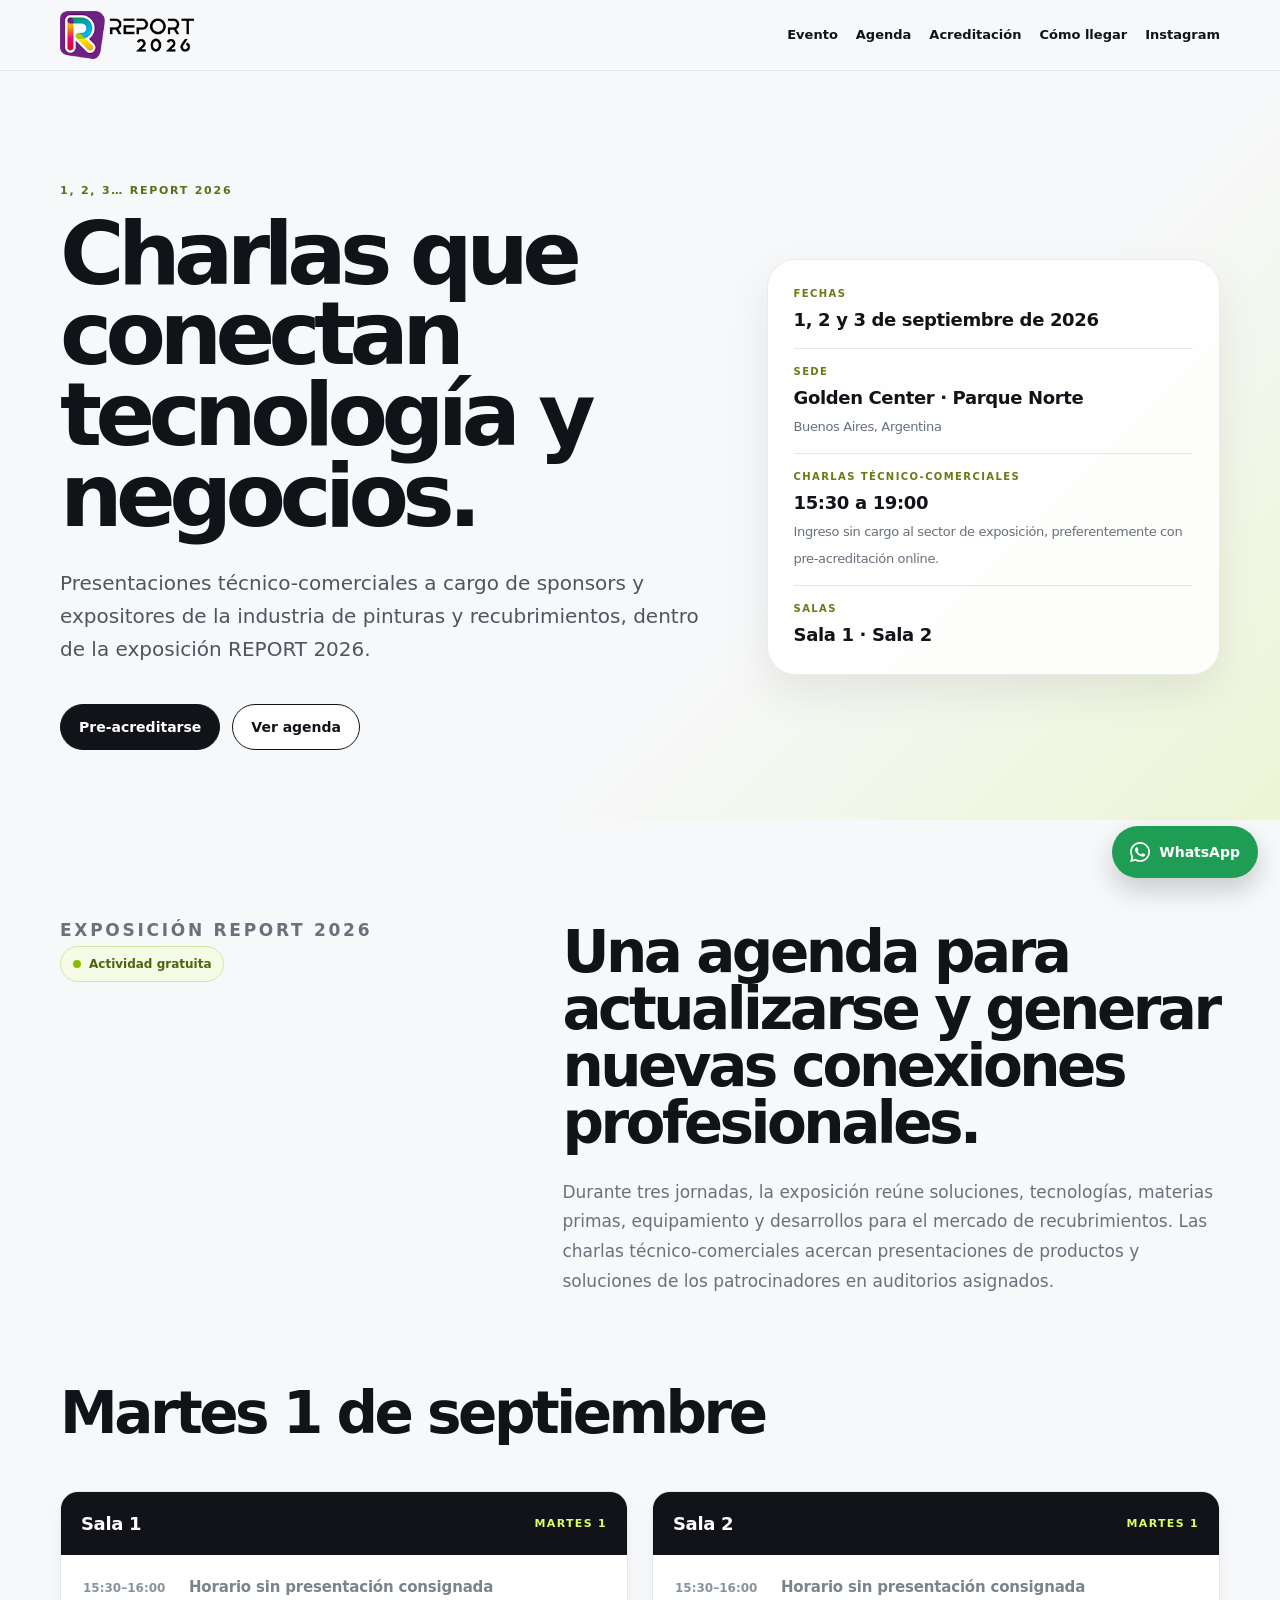
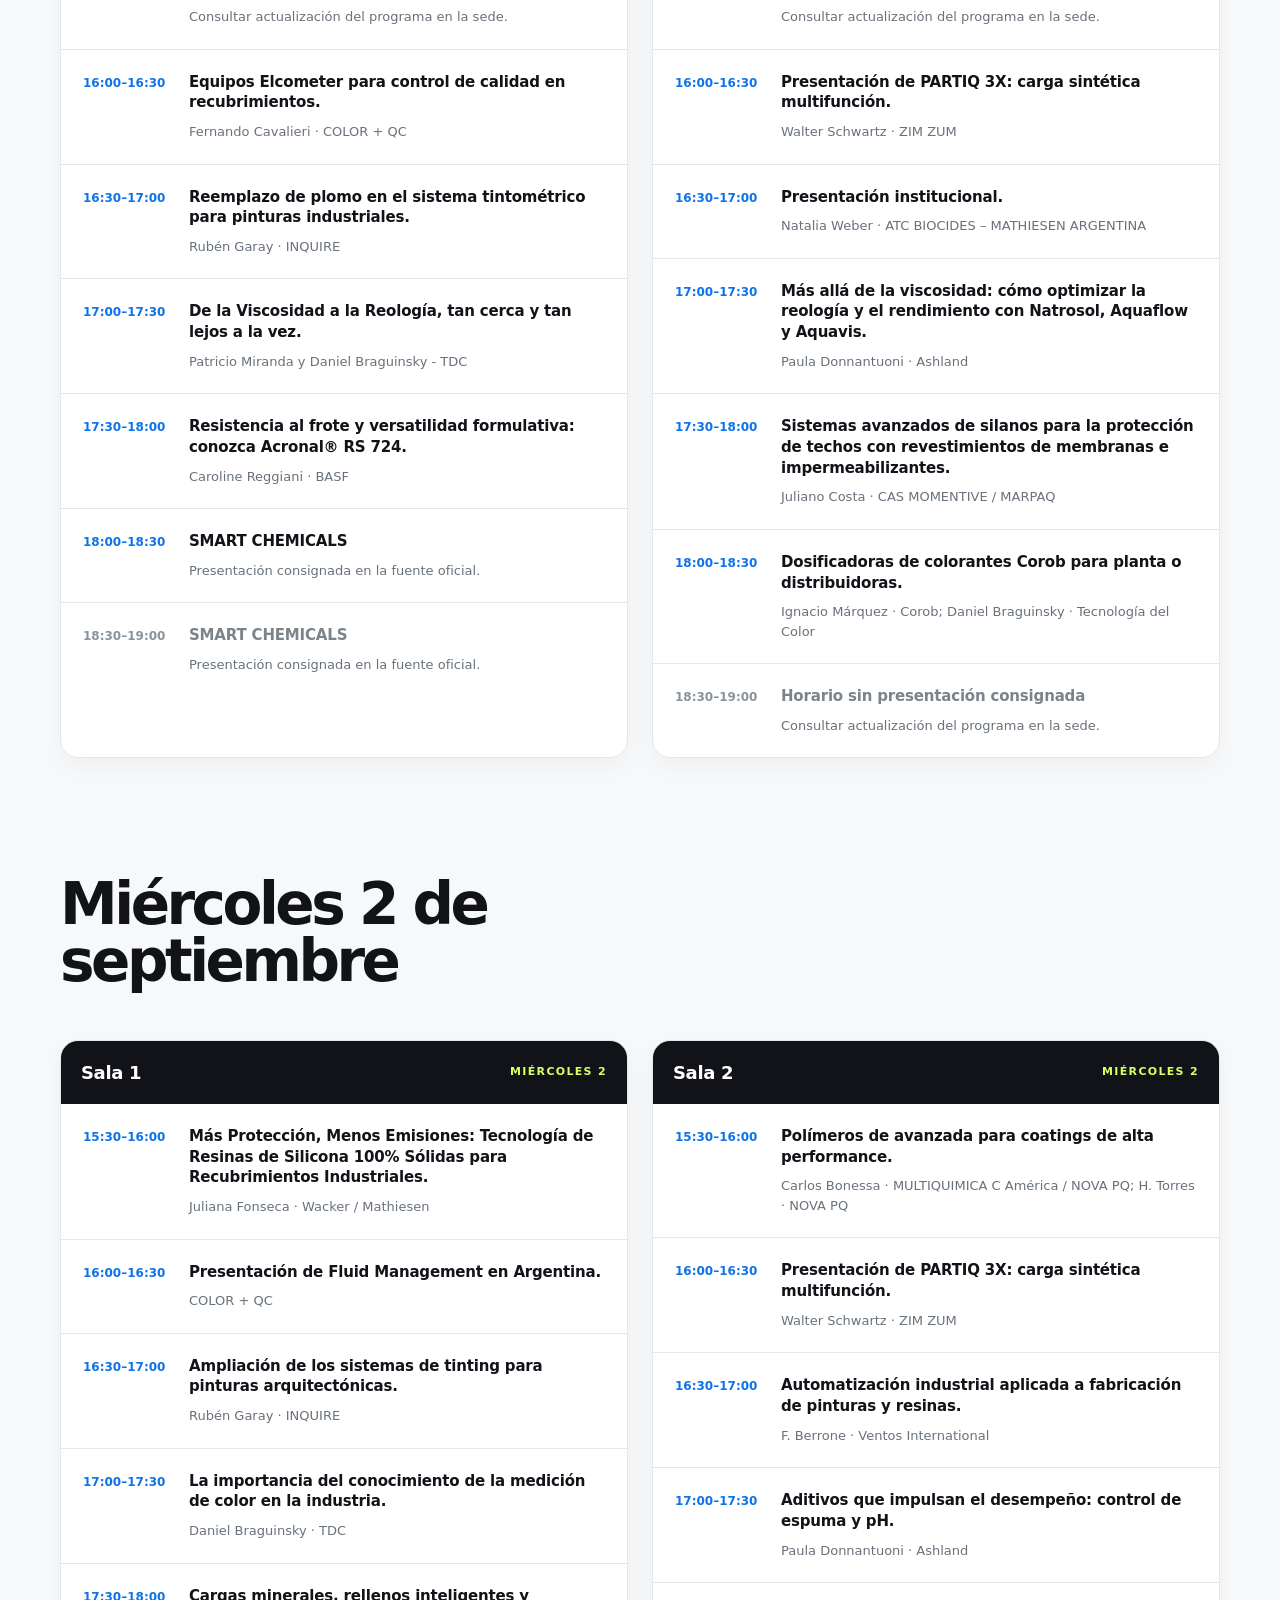
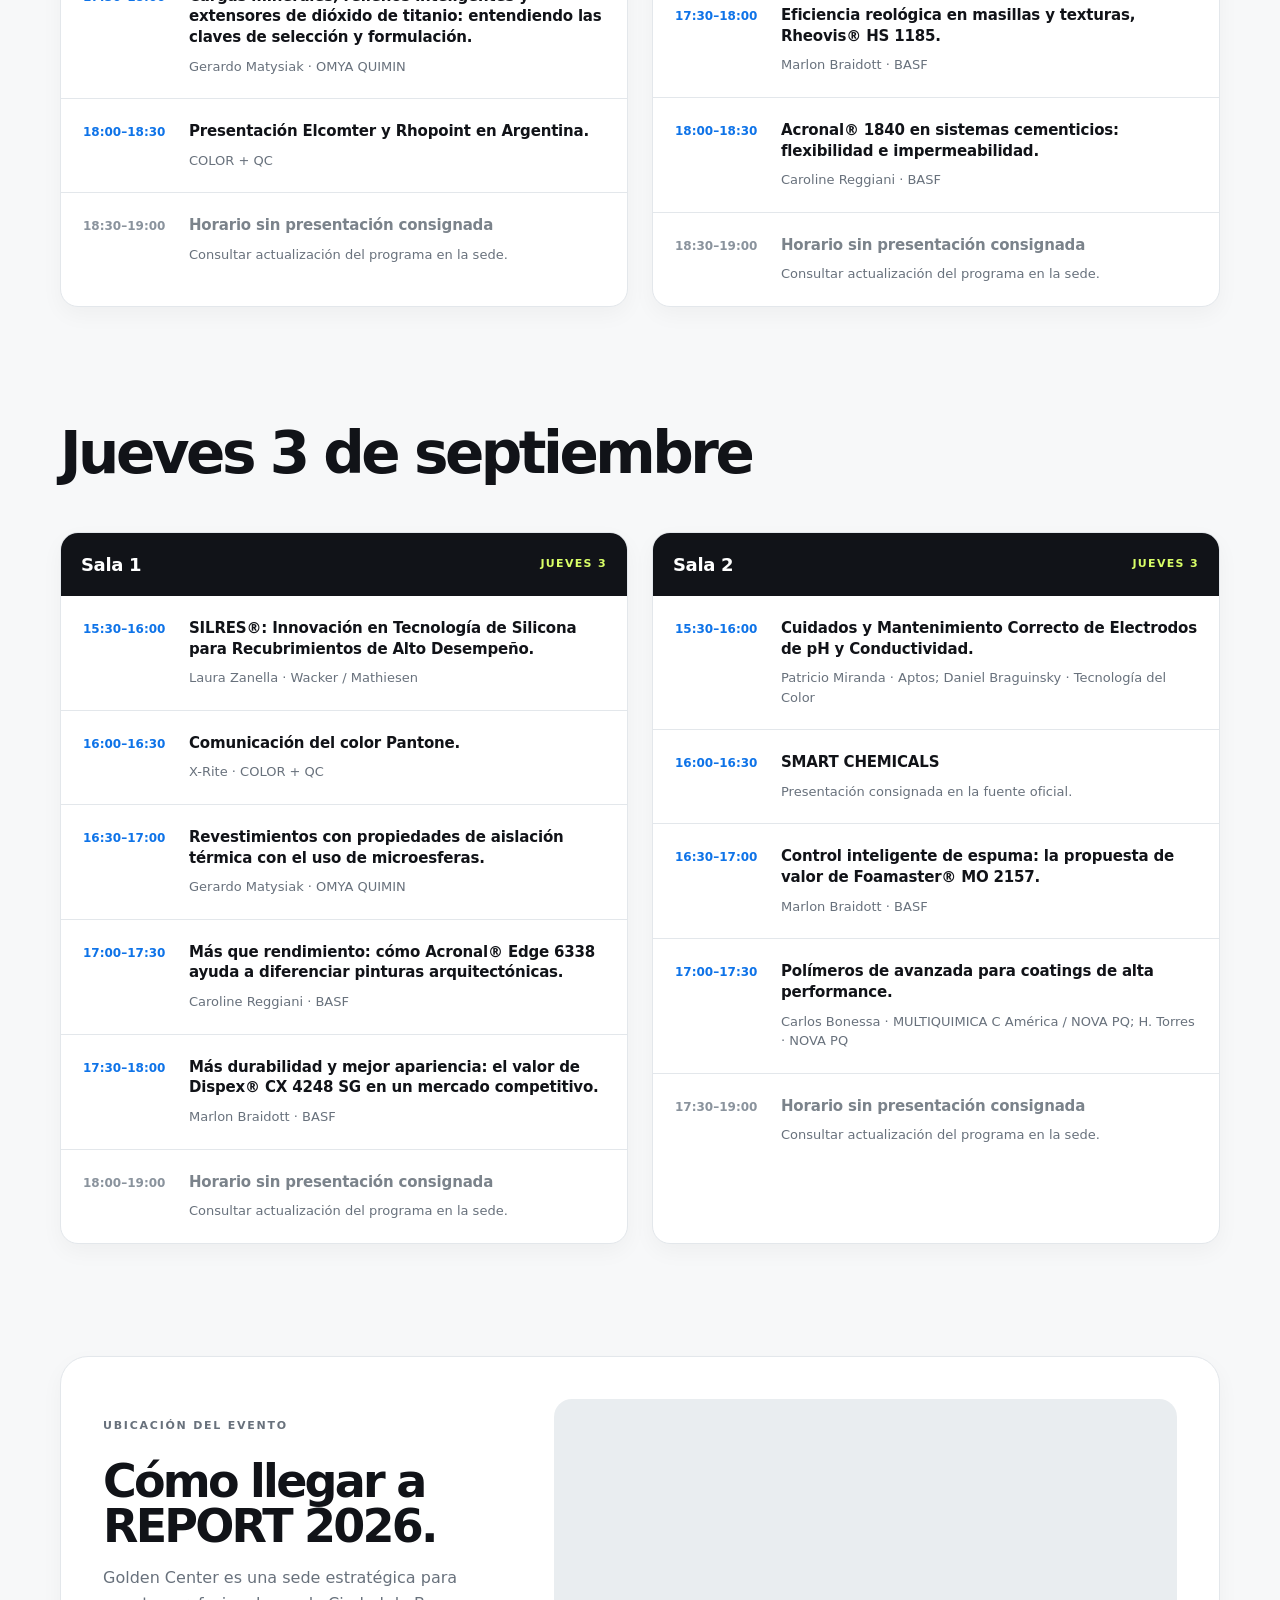
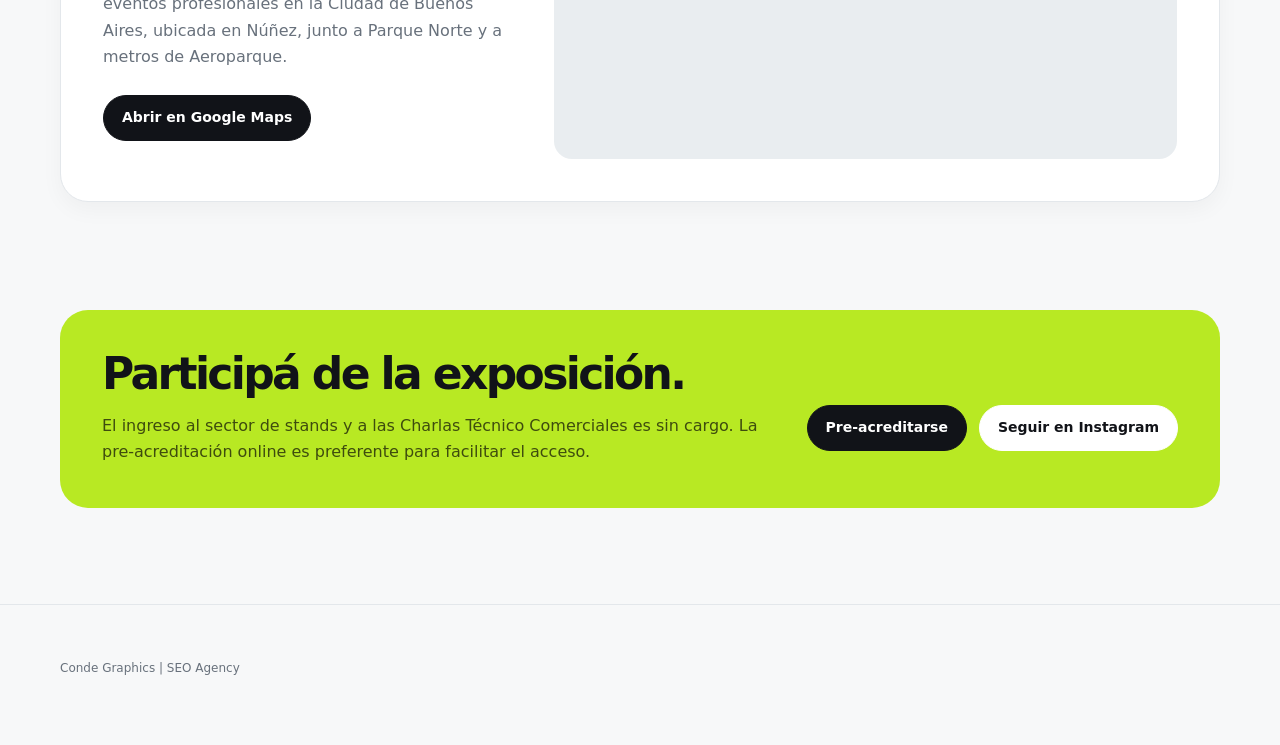
==== charlas-tecnicas/index.html @ 9f32958e "fix: simplify footer agency credit" ====
<!doctype html>
<html lang="es">
<head>
  <meta charset="utf-8">
  <meta name="viewport" content="width=device-width, initial-scale=1">
  <meta name="theme-color" content="#f6f7f8">
  <link rel="icon" type="image/png" href="./fav-icon.png">
  <link rel="apple-touch-icon" href="./fav-icon.png">
  <meta name="description" content="Agenda de las Charlas Técnico Comerciales de REPORT 2026. Presentaciones gratuitas de sponsors y expositores, del 1 al 3 de septiembre, de 15:30 a 19:00, en Golden Center – Parque Norte.">
  <title>Charlas Técnico Comerciales | REPORT 2026</title>
  <style>
    :root {
      --ink: #111318;
      --muted: #68717c;
      --paper: #f7f8f9;
      --card: #ffffff;
      --line: #e3e7eb;
      --accent: #b8e923;
      --accent-2: #d9ff67;
      --blue: #0e73e8;
      --shadow: 0 18px 45px rgba(17, 19, 24, .08);
      --radius-lg: 28px;
      --radius-md: 18px;
    }

    * { box-sizing: border-box; }
    html { scroll-behavior: smooth; }
    body {
      margin: 0;
      color: var(--ink);
      background: var(--paper);
      font-family: Inter, ui-sans-serif, system-ui, -apple-system, BlinkMacSystemFont, "Segoe UI", sans-serif;
      line-height: 1.5;
    }
    a { color: inherit; }
    .wrap { width: min(1160px, calc(100% - 32px)); margin-inline: auto; }
    .skip-link { position: absolute; left: -999px; top: 8px; }
    .skip-link:focus { left: 16px; z-index: 10; background: var(--ink); color: #fff; padding: 10px 14px; border-radius: 8px; }
    .sr-only { position: absolute; width: 1px; height: 1px; padding: 0; margin: -1px; overflow: hidden; clip: rect(0, 0, 0, 0); white-space: nowrap; border: 0; }

    header {
      position: sticky; top: 0; z-index: 5;
      background: rgba(247, 248, 249, .92);
      backdrop-filter: blur(14px);
      border-bottom: 1px solid rgba(227, 231, 235, .9);
    }
    .nav { position: relative; min-height: 70px; display: flex; align-items: center; justify-content: space-between; gap: 20px; }
    .brand { display: inline-flex; align-items: center; width: 176px; text-decoration: none; }
    .brand-logo { display: block; width: 100%; height: auto; max-height: 54px; object-fit: contain; object-position: left center; }
    .nav-links { display: flex; gap: 18px; align-items: center; font-size: 13px; font-weight: 750; }
    .nav-links a { text-decoration: none; }
    .nav-links a:hover, .nav-links a:focus-visible { text-decoration: underline; text-underline-offset: 4px; }
    .menu-toggle { display: none; width: 46px; height: 46px; align-items: center; justify-content: center; padding: 0; border: 0; border-radius: 50%; background: transparent; color: var(--ink); cursor: pointer; transition: background-color .2s ease, transform .2s ease; }
    .menu-toggle:hover { background: rgba(184, 233, 35, .18); }
    .menu-toggle:focus-visible { outline: 3px solid var(--accent); outline-offset: 3px; }
    .menu-toggle:active { transform: scale(.94); }
    .menu-lines { display: flex; width: 24px; height: 18px; flex-direction: column; justify-content: space-between; }
    .menu-lines span { display: block; width: 100%; height: 2px; border-radius: 999px; background: currentColor; transform-origin: center; transition: transform .25s ease, opacity .2s ease; }
    .menu-toggle[aria-expanded="true"] .menu-lines span:nth-child(1) { transform: translateY(8px) rotate(45deg); }
    .menu-toggle[aria-expanded="true"] .menu-lines span:nth-child(2) { opacity: 0; }
    .menu-toggle[aria-expanded="true"] .menu-lines span:nth-child(3) { transform: translateY(-8px) rotate(-45deg); }

    .hero { padding: clamp(56px, 10vw, 112px) 0 70px; background: linear-gradient(135deg, #f7f8f9 0%, #f7f8f9 64%, #edf5d5 100%); }
    .hero-grid { display: grid; grid-template-columns: 1.18fr .82fr; gap: 54px; align-items: center; }
    .eyebrow, .section-kicker { margin: 0 0 14px; color: #597014; font-size: 11px; font-weight: 900; letter-spacing: .16em; text-transform: uppercase; }
    h1, h2, h3, p { margin-top: 0; }
    h1 { max-width: 720px; margin-bottom: 30px; font-size: clamp(46px, 7vw, 88px); line-height: .92; letter-spacing: -.075em; }
    .hero-copy { max-width: 660px; margin-bottom: 0; color: #4d5660; font-size: clamp(17px, 2vw, 20px); line-height: 1.65; }
    .actions { display: flex; flex-wrap: wrap; gap: 12px; margin-top: 38px; }
    .button { display: inline-flex; justify-content: center; align-items: center; min-height: 46px; padding: 0 18px; border-radius: 999px; border: 1px solid var(--ink); text-decoration: none; font-size: 14px; font-weight: 850; transition: transform .2s ease, box-shadow .2s ease; }
    .button:hover, .button:focus-visible { transform: translateY(-2px); box-shadow: 0 8px 16px rgba(17, 19, 24, .12); }
    .button-primary { background: var(--ink); color: #fff; }
    .button-secondary { background: #fff; }
    .hero-card { background: rgba(255, 255, 255, .82); border: 1px solid rgba(17, 19, 24, .08); border-radius: var(--radius-lg); padding: 26px; box-shadow: var(--shadow); }
    .hero-card dl { margin: 0; }
    .hero-card div { padding: 15px 0; border-bottom: 1px solid var(--line); }
    .hero-card div:first-child { padding-top: 0; }
    .hero-card div:last-child { padding-bottom: 0; border-bottom: 0; }
    dt { color: #697a17; font-size: 10px; font-weight: 900; letter-spacing: .14em; text-transform: uppercase; }
    dd { margin: 5px 0 0; font-size: 18px; font-weight: 820; letter-spacing: -.02em; }
    dd small { color: var(--muted); font-size: 13px; font-weight: 500; }

    main { padding: 96px 0; }
    .intro { display: grid; grid-template-columns: .8fr 1.2fr; gap: 64px; align-items: start; margin-bottom: 88px; }
    .intro > div:last-child { padding-top: 8px; }
    h2 { margin-bottom: 26px; font-size: clamp(32px, 5vw, 58px); line-height: .98; letter-spacing: -.06em; }
    .intro p { margin-bottom: 0; color: var(--muted); font-size: 17px; line-height: 1.75; max-width: 680px; }
    .pill { display: inline-flex; align-items: center; gap: 8px; width: fit-content; padding: 8px 12px; border: 1px solid #d6e8a4; background: #f5fbe4; border-radius: 999px; color: #4d6410; font-size: 12px; font-weight: 850; }
    .pill::before { content: ""; width: 8px; height: 8px; border-radius: 50%; background: #8dbb00; }

    .day { margin-top: 84px; scroll-margin-top: 96px; }
    .day + .day { margin-top: 118px; }
    .day-heading { display: flex; flex-wrap: wrap; align-items: end; justify-content: space-between; gap: 16px; margin-bottom: 50px; }
    .day-heading h2 { max-width: 760px; }
    .day-heading h2 { margin-bottom: 0; }
    .rooms { display: grid; grid-template-columns: repeat(2, minmax(0, 1fr)); gap: 24px; }
    .room { background: var(--card); border: 1px solid var(--line); border-radius: var(--radius-md); overflow: hidden; box-shadow: 0 8px 22px rgba(17, 19, 24, .04); }
    .room-header { display: flex; justify-content: space-between; align-items: center; gap: 10px; padding: 18px 20px; background: var(--ink); color: #fff; }
    .room-header h3 { margin: 0; font-size: 18px; letter-spacing: -.02em; }
    .room-header span { color: var(--accent-2); font-size: 11px; font-weight: 850; letter-spacing: .12em; text-transform: uppercase; }
    .agenda { list-style: none; padding: 0; margin: 0; }
    .slot { display: grid; grid-template-columns: 88px 1fr; gap: 18px; padding: 22px 22px; border-bottom: 1px solid var(--line); }
    .slot:last-child { border-bottom: 0; }
    .time { color: var(--blue); font-size: 12px; font-weight: 900; white-space: nowrap; padding-top: 2px; }
    .session-title { margin: 0 0 9px; font-size: 15px; line-height: 1.38; font-weight: 820; letter-spacing: -.012em; }
    .speaker { margin: 0; color: var(--muted); font-size: 13px; line-height: 1.5; }
    .empty .session-title { color: #7b838b; font-weight: 650; }
    .empty .time { color: #8a939d; }
    .source-note { margin-top: 22px; color: var(--muted); font-size: 12px; }

    .info-band { margin-top: 108px; padding: 42px; border-radius: var(--radius-lg); background: var(--accent); display: grid; grid-template-columns: 1fr auto; gap: 36px; align-items: center; }
    .info-band h2 { margin-bottom: 18px; font-size: clamp(28px, 4vw, 44px); }
    .info-band p { margin-bottom: 0; max-width: 700px; color: #3e4c0e; line-height: 1.65; }
    .info-band .button-primary { background: var(--ink); color: #fff; border-color: var(--ink); }
    .info-band .button-secondary { background: #fff; color: var(--ink); border-color: #fff; }

    .location-section { margin-top: 112px; padding: 42px; border: 1px solid var(--line); border-radius: var(--radius-lg); background: #fff; box-shadow: 0 8px 22px rgba(17, 19, 24, .04); }
    .location-grid { display: grid; grid-template-columns: .8fr 1.2fr; gap: 36px; align-items: center; }
    .location-section h2 { margin-bottom: 16px; font-size: clamp(28px, 4vw, 46px); }
    .location-section p { margin-bottom: 24px; color: var(--muted); line-height: 1.65; }
    .map-frame { min-height: 360px; overflow: hidden; border-radius: var(--radius-md); background: #e9edf0; }
    .map-frame iframe { display: block; width: 100%; height: 360px; border: 0; }
    .whatsapp-float { position: fixed; right: 22px; bottom: 22px; z-index: 20; display: inline-flex; align-items: center; gap: 9px; min-height: 52px; padding: 0 18px; border-radius: 999px; background: #1f9d55; color: #fff; box-shadow: 0 12px 26px rgba(17, 19, 24, .2); text-decoration: none; font-size: 14px; font-weight: 850; }
    .whatsapp-float:hover, .whatsapp-float:focus-visible { transform: translateY(-2px); box-shadow: 0 16px 30px rgba(17, 19, 24, .26); }
    .whatsapp-icon { width: 20px; height: 20px; fill: currentColor; }

    footer { padding: 54px 0 68px; border-top: 1px solid var(--line); color: var(--muted); font-size: 12px; }
    .footer-grid { display: flex; justify-content: flex-start; gap: 20px; flex-wrap: wrap; text-align: left; }
    footer a { font-weight: 400; text-decoration: none; }
    footer a:hover, footer a:focus-visible { text-decoration: none; }

    @media (max-width: 780px) {
      .wrap { width: min(100% - 40px, 620px); }
      .nav { min-height: 68px; }
      .brand { width: 142px; }
      .brand-logo { max-height: 46px; }
      .menu-toggle { display: inline-flex; }
      .nav-links { display: none; position: absolute; top: calc(100% + 10px); right: 0; left: 0; z-index: 10; flex-direction: column; align-items: stretch; gap: 0; padding: 8px; border: 1px solid var(--line); border-radius: 18px; background: rgba(255, 255, 255, .98); box-shadow: var(--shadow); font-size: 16px; }
      .nav-links.is-open { display: flex; }
      .nav-links a { padding: 15px 14px; border-radius: 12px; }
      .nav-links a:hover, .nav-links a:focus-visible { background: var(--paper); text-decoration: none; }
      .nav-links a:nth-child(1) { display: block; }
      .hero { padding-top: 56px; }
      .hero-grid, .intro, .rooms, .info-band, .location-grid { grid-template-columns: 1fr; }
      .hero-grid { gap: 42px; }
      h1 { margin-bottom: 28px; font-size: clamp(38px, 11.5vw, 52px); line-height: .98; letter-spacing: -.055em; }
      .hero-copy { font-size: 18px; line-height: 1.7; }
      .hero-card { padding: 26px 22px; }
      main { padding: 80px 0; }
      .intro { gap: 44px; margin-bottom: 82px; }
      .intro > div:last-child { padding-top: 0; }
      h2 { margin-bottom: 24px; }
      .intro h2 { font-size: clamp(29px, 8.5vw, 38px); line-height: 1.06; letter-spacing: -.045em; }
      .intro p { font-size: 18px; line-height: 1.75; }
      .day { margin-top: 82px; }
      .day + .day { margin-top: 104px; }
      .day-heading { display: block; margin-bottom: 42px; }
      .day-heading h2 { font-size: clamp(30px, 8vw, 38px); line-height: 1.05; }
      .rooms { gap: 20px; }
      .slot { grid-template-columns: 78px 1fr; padding: 23px 18px; gap: 15px; }
      .time { font-size: 13px; }
      .session-title { font-size: 16px; line-height: 1.45; margin-bottom: 10px; }
      .speaker { font-size: 14px; line-height: 1.55; }
      .room-header { padding: 18px 18px; }
      .info-band { margin-top: 94px; padding: 34px 24px; gap: 30px; }
      .info-band p { font-size: 17px; line-height: 1.65; }
      .location-section { margin-top: 86px; padding: 30px 22px; }
      .map-frame, .map-frame iframe { min-height: 300px; height: 300px; }
      .whatsapp-float { right: 16px; bottom: 16px; min-height: 50px; padding: 0 16px; }
      .actions { gap: 16px; }
      .actions .button { min-height: 52px; font-size: 16px; }
      footer { padding: 48px 0 60px; }
    }
    @media (max-width: 420px) {
      .nav-links a { display: block; }
      .actions .button { width: 100%; }
      .wrap { width: min(100% - 32px, 620px); }
      .brand { width: 128px; }
      .brand-logo { max-height: 42px; }
      .nav-links { left: 0; right: 0; }
      .whatsapp-float { right: 14px; bottom: 14px; }
      .slot { grid-template-columns: 1fr; gap: 8px; padding: 20px 16px; }
      .time { font-size: 13px; }
      .session-title { font-size: 16px; }
      .speaker { font-size: 14px; }
    }
  </style>
</head>
<body>
  <a class="skip-link" href="#agenda">Ir a la agenda</a>
  <header>
    <div class="wrap nav">
      <a class="brand" href="#inicio" aria-label="REPORT 2026, inicio">
        <img class="brand-logo" src="./logo-report-header.png" alt="REPORT 2026">
      </a>
      <button class="menu-toggle" type="button" aria-expanded="false" aria-controls="site-menu" aria-label="Abrir menú">
        <span class="sr-only">Menú</span>
        <span class="menu-lines" aria-hidden="true"><span></span><span></span><span></span></span>
      </button>
      <nav class="nav-links" id="site-menu" aria-label="Navegación principal">
        <a href="#evento">Evento</a>
        <a href="#agenda">Agenda</a>
        <a href="#acreditacion">Acreditación</a>
        <a href="#ubicacion">Cómo llegar</a>
        <a href="https://www.instagram.com/exporeport2026/" target="_blank" rel="noopener">Instagram</a>
      </nav>
    </div>
  </header>

  <section class="hero" id="inicio">
    <div class="wrap hero-grid">
      <div>
        <p class="eyebrow">1, 2, 3… REPORT 2026</p>
        <h1>Charlas que conectan tecnología y negocios.</h1>
        <p class="hero-copy">Presentaciones técnico-comerciales a cargo de sponsors y expositores de la industria de pinturas y recubrimientos, dentro de la exposición REPORT 2026.</p>
        <div class="actions">
          <a class="button button-primary" href="https://intercongress.ar/Inscripciones_Web/2026/report/" target="_blank" rel="noopener">Pre-acreditarse</a>
          <a class="button button-secondary" href="#agenda">Ver agenda</a>
        </div>
      </div>
      <aside class="hero-card" aria-label="Información principal del evento">
        <dl>
          <div><dt>Fechas</dt><dd>1, 2 y 3 de septiembre de 2026</dd></div>
          <div><dt>Sede</dt><dd>Golden Center · Parque Norte<br><small>Buenos Aires, Argentina</small></dd></div>
          <div><dt>Charlas técnico-comerciales</dt><dd>15:30 a 19:00<br><small>Ingreso sin cargo al sector de exposición, preferentemente con pre-acreditación online.</small></dd></div>
          <div><dt>Salas</dt><dd>Sala 1 · Sala 2</dd></div>
        </dl>
      </aside>
    </div>
  </section>

  <main>
    <div class="wrap">
      <section class="intro" id="evento">
        <div>
          <p class="section-kicker">Exposición REPORT 2026</p>
          <span class="pill">Actividad gratuita</span>
        </div>
        <div>
          <h2>Una agenda para actualizarse y generar nuevas conexiones profesionales.</h2>
          <p>Durante tres jornadas, la exposición reúne soluciones, tecnologías, materias primas, equipamiento y desarrollos para el mercado de recubrimientos. Las charlas técnico-comerciales acercan presentaciones de productos y soluciones de los patrocinadores en auditorios asignados.</p>
        </div>
      </section>

      <section id="agenda" aria-labelledby="agenda-title">


        <article class="day" id="martes-1">
          <div class="day-heading"><h2>Martes 1 de septiembre</h2></div>
          <div class="rooms">
            <section class="room" aria-labelledby="martes-sala-1"><div class="room-header"><h3 id="martes-sala-1">Sala 1</h3><span>Martes 1</span></div><ol class="agenda">
              <li class="slot empty"><time class="time">15:30–16:00</time><div><p class="session-title">Horario sin presentación consignada</p><p class="speaker">Consultar actualización del programa en la sede.</p></div></li>
              <li class="slot"><time class="time">16:00–16:30</time><div><p class="session-title">Equipos Elcometer para control de calidad en recubrimientos.</p><p class="speaker">Fernando Cavalieri · COLOR + QC</p></div></li>
              <li class="slot"><time class="time">16:30–17:00</time><div><p class="session-title">Reemplazo de plomo en el sistema tintométrico para pinturas industriales.</p><p class="speaker">Rubén Garay · INQUIRE</p></div></li>
              <li class="slot"><time class="time">17:00–17:30</time><div><p class="session-title">De la Viscosidad a la Reología, tan cerca y tan lejos a la vez.</p><p class="speaker">Patricio Miranda y Daniel Braguinsky - TDC</p></div></li>
              <li class="slot"><time class="time">17:30–18:00</time><div><p class="session-title">Resistencia al frote y versatilidad formulativa: conozca Acronal® RS 724.</p><p class="speaker">Caroline Reggiani · BASF</p></div></li>
              <li class="slot"><time class="time">18:00–18:30</time><div><p class="session-title">SMART CHEMICALS</p><p class="speaker">Presentación consignada en la fuente oficial.</p></div></li>
              <li class="slot empty"><time class="time">18:30–19:00</time><div><p class="session-title">SMART CHEMICALS</p><p class="speaker">Presentación consignada en la fuente oficial.</p></div></li>
            </ol></section>
            <section class="room" aria-labelledby="martes-sala-2"><div class="room-header"><h3 id="martes-sala-2">Sala 2</h3><span>Martes 1</span></div><ol class="agenda">
              <li class="slot empty"><time class="time">15:30–16:00</time><div><p class="session-title">Horario sin presentación consignada</p><p class="speaker">Consultar actualización del programa en la sede.</p></div></li>
              <li class="slot"><time class="time">16:00–16:30</time><div><p class="session-title">Presentación de PARTIQ 3X: carga sintética multifunción.</p><p class="speaker">Walter Schwartz · ZIM ZUM</p></div></li>
              <li class="slot"><time class="time">16:30–17:00</time><div><p class="session-title">Presentación institucional.</p><p class="speaker">Natalia Weber · ATC BIOCIDES – MATHIESEN ARGENTINA</p></div></li>
              <li class="slot"><time class="time">17:00–17:30</time><div><p class="session-title">Más allá de la viscosidad: cómo optimizar la reología y el rendimiento con Natrosol, Aquaflow y Aquavis.</p><p class="speaker">Paula Donnantuoni · Ashland</p></div></li>
              <li class="slot"><time class="time">17:30–18:00</time><div><p class="session-title">Sistemas avanzados de silanos para la protección de techos con revestimientos de membranas e impermeabilizantes.</p><p class="speaker">Juliano Costa · CAS MOMENTIVE / MARPAQ</p></div></li>
              <li class="slot"><time class="time">18:00–18:30</time><div><p class="session-title">Dosificadoras de colorantes Corob para planta o distribuidoras.</p><p class="speaker">Ignacio Márquez · Corob; Daniel Braguinsky · Tecnología del Color</p></div></li>
              <li class="slot empty"><time class="time">18:30–19:00</time><div><p class="session-title">Horario sin presentación consignada</p><p class="speaker">Consultar actualización del programa en la sede.</p></div></li>
            </ol></section>
          </div>
        </article>

        <article class="day" id="miercoles-2">
          <div class="day-heading"><h2>Miércoles 2 de septiembre</h2></div>
          <div class="rooms">
            <section class="room" aria-labelledby="miercoles-sala-1"><div class="room-header"><h3 id="miercoles-sala-1">Sala 1</h3><span>Miércoles 2</span></div><ol class="agenda">
              <li class="slot"><time class="time">15:30–16:00</time><div><p class="session-title">Más Protección, Menos Emisiones: Tecnología de Resinas de Silicona 100% Sólidas para Recubrimientos Industriales.</p><p class="speaker">Juliana Fonseca · Wacker / Mathiesen</p></div></li>
              <li class="slot"><time class="time">16:00–16:30</time><div><p class="session-title">Presentación de Fluid Management en Argentina.</p><p class="speaker">COLOR + QC</p></div></li>
              <li class="slot"><time class="time">16:30–17:00</time><div><p class="session-title">Ampliación de los sistemas de tinting para pinturas arquitectónicas.</p><p class="speaker">Rubén Garay · INQUIRE</p></div></li>
              <li class="slot"><time class="time">17:00–17:30</time><div><p class="session-title">La importancia del conocimiento de la medición de color en la industria.</p><p class="speaker">Daniel Braguinsky · TDC</p></div></li>
              <li class="slot"><time class="time">17:30–18:00</time><div><p class="session-title">Cargas minerales, rellenos inteligentes y extensores de dióxido de titanio: entendiendo las claves de selección y formulación.</p><p class="speaker">Gerardo Matysiak · OMYA QUIMIN</p></div></li>
              <li class="slot"><time class="time">18:00–18:30</time><div><p class="session-title">Presentación Elcomter y Rhopoint en Argentina.</p><p class="speaker">COLOR + QC</p></div></li>
              <li class="slot empty"><time class="time">18:30–19:00</time><div><p class="session-title">Horario sin presentación consignada</p><p class="speaker">Consultar actualización del programa en la sede.</p></div></li>
            </ol></section>
            <section class="room" aria-labelledby="miercoles-sala-2"><div class="room-header"><h3 id="miercoles-sala-2">Sala 2</h3><span>Miércoles 2</span></div><ol class="agenda">
              <li class="slot"><time class="time">15:30–16:00</time><div><p class="session-title">Polímeros de avanzada para coatings de alta performance.</p><p class="speaker">Carlos Bonessa · MULTIQUIMICA C América / NOVA PQ; H. Torres · NOVA PQ</p></div></li>
              <li class="slot"><time class="time">16:00–16:30</time><div><p class="session-title">Presentación de PARTIQ 3X: carga sintética multifunción.</p><p class="speaker">Walter Schwartz · ZIM ZUM</p></div></li>
              <li class="slot"><time class="time">16:30–17:00</time><div><p class="session-title">Automatización industrial aplicada a fabricación de pinturas y resinas.</p><p class="speaker">F. Berrone · Ventos International</p></div></li>
              <li class="slot"><time class="time">17:00–17:30</time><div><p class="session-title">Aditivos que impulsan el desempeño: control de espuma y pH.</p><p class="speaker">Paula Donnantuoni · Ashland</p></div></li>
              <li class="slot"><time class="time">17:30–18:00</time><div><p class="session-title">Eficiencia reológica en masillas y texturas, Rheovis® HS 1185.</p><p class="speaker">Marlon Braidott · BASF</p></div></li>
              <li class="slot"><time class="time">18:00–18:30</time><div><p class="session-title">Acronal® 1840 en sistemas cementicios: flexibilidad e impermeabilidad.</p><p class="speaker">Caroline Reggiani · BASF</p></div></li>
              <li class="slot empty"><time class="time">18:30–19:00</time><div><p class="session-title">Horario sin presentación consignada</p><p class="speaker">Consultar actualización del programa en la sede.</p></div></li>
            </ol></section>
          </div>
        </article>

        <article class="day" id="jueves-3">
          <div class="day-heading"><h2>Jueves 3 de septiembre</h2></div>
          <div class="rooms">
            <section class="room" aria-labelledby="jueves-sala-1"><div class="room-header"><h3 id="jueves-sala-1">Sala 1</h3><span>Jueves 3</span></div><ol class="agenda">
              <li class="slot"><time class="time">15:30–16:00</time><div><p class="session-title">SILRES®: Innovación en Tecnología de Silicona para Recubrimientos de Alto Desempeño.</p><p class="speaker">Laura Zanella · Wacker / Mathiesen</p></div></li>
              <li class="slot"><time class="time">16:00–16:30</time><div><p class="session-title">Comunicación del color Pantone.</p><p class="speaker">X-Rite · COLOR + QC</p></div></li>
              <li class="slot"><time class="time">16:30–17:00</time><div><p class="session-title">Revestimientos con propiedades de aislación térmica con el uso de microesferas.</p><p class="speaker">Gerardo Matysiak · OMYA QUIMIN</p></div></li>
              <li class="slot"><time class="time">17:00–17:30</time><div><p class="session-title">Más que rendimiento: cómo Acronal® Edge 6338 ayuda a diferenciar pinturas arquitectónicas.</p><p class="speaker">Caroline Reggiani · BASF</p></div></li>
              <li class="slot"><time class="time">17:30–18:00</time><div><p class="session-title">Más durabilidad y mejor apariencia: el valor de Dispex® CX 4248 SG en un mercado competitivo.</p><p class="speaker">Marlon Braidott · BASF</p></div></li>
              <li class="slot empty"><time class="time">18:00–19:00</time><div><p class="session-title">Horario sin presentación consignada</p><p class="speaker">Consultar actualización del programa en la sede.</p></div></li>
            </ol></section>
            <section class="room" aria-labelledby="jueves-sala-2"><div class="room-header"><h3 id="jueves-sala-2">Sala 2</h3><span>Jueves 3</span></div><ol class="agenda">
              <li class="slot"><time class="time">15:30–16:00</time><div><p class="session-title">Cuidados y Mantenimiento Correcto de Electrodos de pH y Conductividad.</p><p class="speaker">Patricio Miranda · Aptos; Daniel Braguinsky · Tecnología del Color</p></div></li>
              <li class="slot"><time class="time">16:00–16:30</time><div><p class="session-title">SMART CHEMICALS</p><p class="speaker">Presentación consignada en la fuente oficial.</p></div></li>
              <li class="slot"><time class="time">16:30–17:00</time><div><p class="session-title">Control inteligente de espuma: la propuesta de valor de Foamaster® MO 2157.</p><p class="speaker">Marlon Braidott · BASF</p></div></li>
              <li class="slot"><time class="time">17:00–17:30</time><div><p class="session-title">Polímeros de avanzada para coatings de alta performance.</p><p class="speaker">Carlos Bonessa · MULTIQUIMICA C América / NOVA PQ; H. Torres · NOVA PQ</p></div></li>
              <li class="slot empty"><time class="time">17:30–19:00</time><div><p class="session-title">Horario sin presentación consignada</p><p class="speaker">Consultar actualización del programa en la sede.</p></div></li>
            </ol></section>
          </div>
        </article>
      </section>

      <section class="location-section" id="ubicacion" aria-labelledby="ubicacion-title">
        <div class="location-grid">
          <div>
            <p class="section-kicker">Ubicación del evento</p>
            <h2 id="ubicacion-title">Cómo llegar a REPORT 2026.</h2>
            <p>Golden Center es una sede estratégica para eventos profesionales en la Ciudad de Buenos Aires, ubicada en Núñez, junto a Parque Norte y a metros de Aeroparque.</p>
            <a class="button button-primary" href="https://www.google.com/maps/search/?api=1&query=Goldencenter+Eventos" target="_blank" rel="noopener">Abrir en Google Maps</a>
          </div>
          <div class="map-frame">
            <iframe src="https://www.google.com/maps/embed?pb=!1m18!1m12!1m3!1d3286.1956698586696!2d-58.438365523532994!3d-34.54860085459074!2m3!1f0!2f0!3f0!3m2!1i1024!2i768!4f13.1!3m3!1m2!1s0x95bcb43b95c1eb93%3A0xad90f72012d90499!2sGoldencenter%20Eventos!5e0!3m2!1ses-419!2sar!4v1787316994694!5m2!1ses-419!2sar" title="Mapa de ubicación de Goldencenter Eventos" loading="lazy" referrerpolicy="strict-origin-when-cross-origin" allowfullscreen></iframe>
          </div>
        </div>
      </section>

      <section class="info-band" id="acreditacion" aria-labelledby="acreditacion-title">
        <div><h2 id="acreditacion-title">Participá de la exposición.</h2><p>El ingreso al sector de stands y a las Charlas Técnico Comerciales es sin cargo. La pre-acreditación online es preferente para facilitar el acceso.</p></div>
        <div class="actions"><a class="button button-primary" href="https://intercongress.ar/Inscripciones_Web/2026/report/" target="_blank" rel="noopener">Pre-acreditarse</a><a class="button button-secondary" href="https://www.instagram.com/exporeport2026/" target="_blank" rel="noopener">Seguir en Instagram</a></div>
      </section>
    </div>
  </main>

  <footer>
    <div class="wrap">
      <div class="footer-grid"><a href="https://www.condegraphics.com/" target="_blank" rel="noopener">Conde Graphics | SEO Agency</a></div>
    </div>
  </footer>

  <a class="whatsapp-float" href="https://wa.me/5491159286490?text=Hola%20REPORT%202026%2C%20quiero%20recibir%20informaci%C3%B3n%20sobre%20las%20Charlas%20T%C3%A9cnico%20Comerciales." target="_blank" rel="noopener" aria-label="Contactar a REPORT 2026 por WhatsApp">
    <svg class="whatsapp-icon" viewBox="0 0 24 24" aria-hidden="true"><path d="M20.52 3.48A11.86 11.86 0 0 0 12.05 0C5.5 0 .17 5.33.17 11.89c0 2.1.55 4.15 1.6 5.96L.07 24l6.3-1.65a11.86 11.86 0 0 0 5.68 1.45h.01c6.55 0 11.88-5.33 11.88-11.89 0-3.18-1.24-6.16-3.42-8.43ZM12.06 21.8h-.01a9.88 9.88 0 0 1-5.03-1.38l-.36-.21-3.74.98 1-3.65-.23-.37a9.85 9.85 0 0 1-1.51-5.28C2.18 6.44 6.61 2 12.06 2a9.84 9.84 0 0 1 7.01 2.91 9.84 9.84 0 0 1 2.9 7c0 5.46-4.44 9.89-9.91 9.89Zm5.43-7.4c-.3-.15-1.77-.87-2.05-.97-.27-.1-.47-.15-.67.15-.2.3-.77.97-.95 1.17-.17.2-.35.22-.65.07-.3-.15-1.25-.46-2.38-1.47-.88-.78-1.47-1.75-1.64-2.05-.17-.3-.02-.46.13-.61.13-.13.3-.35.45-.52.15-.17.2-.3.3-.5.1-.2.05-.37-.02-.52-.07-.15-.67-1.62-.92-2.22-.24-.58-.49-.5-.67-.51h-.57c-.2 0-.52.07-.8.37-.27.3-1.04 1.02-1.04 2.48s1.07 2.88 1.22 3.08c.15.2 2.1 3.21 5.08 4.5.71.3 1.26.49 1.69.63.71.23 1.36.2 1.87.12.57-.09 1.77-.72 2.02-1.42.25-.7.25-1.3.17-1.42-.07-.12-.27-.2-.57-.35Z"/></svg>
    <span>WhatsApp</span>
  </a>

  <script>
    const menuToggle = document.querySelector('.menu-toggle');
    const siteMenu = document.querySelector('#site-menu');
    if (menuToggle && siteMenu) {
      menuToggle.addEventListener('click', () => {
        const isOpen = menuToggle.getAttribute('aria-expanded') === 'true';
        menuToggle.setAttribute('aria-expanded', String(!isOpen));
        menuToggle.setAttribute('aria-label', isOpen ? 'Abrir menú' : 'Cerrar menú');
        siteMenu.classList.toggle('is-open', !isOpen);
      });
      siteMenu.querySelectorAll('a').forEach((link) => {
        link.addEventListener('click', () => {
          menuToggle.setAttribute('aria-expanded', 'false');
          menuToggle.setAttribute('aria-label', 'Abrir menú');
          siteMenu.classList.remove('is-open');
        });
      });
    }
  </script>
</body>
</html>
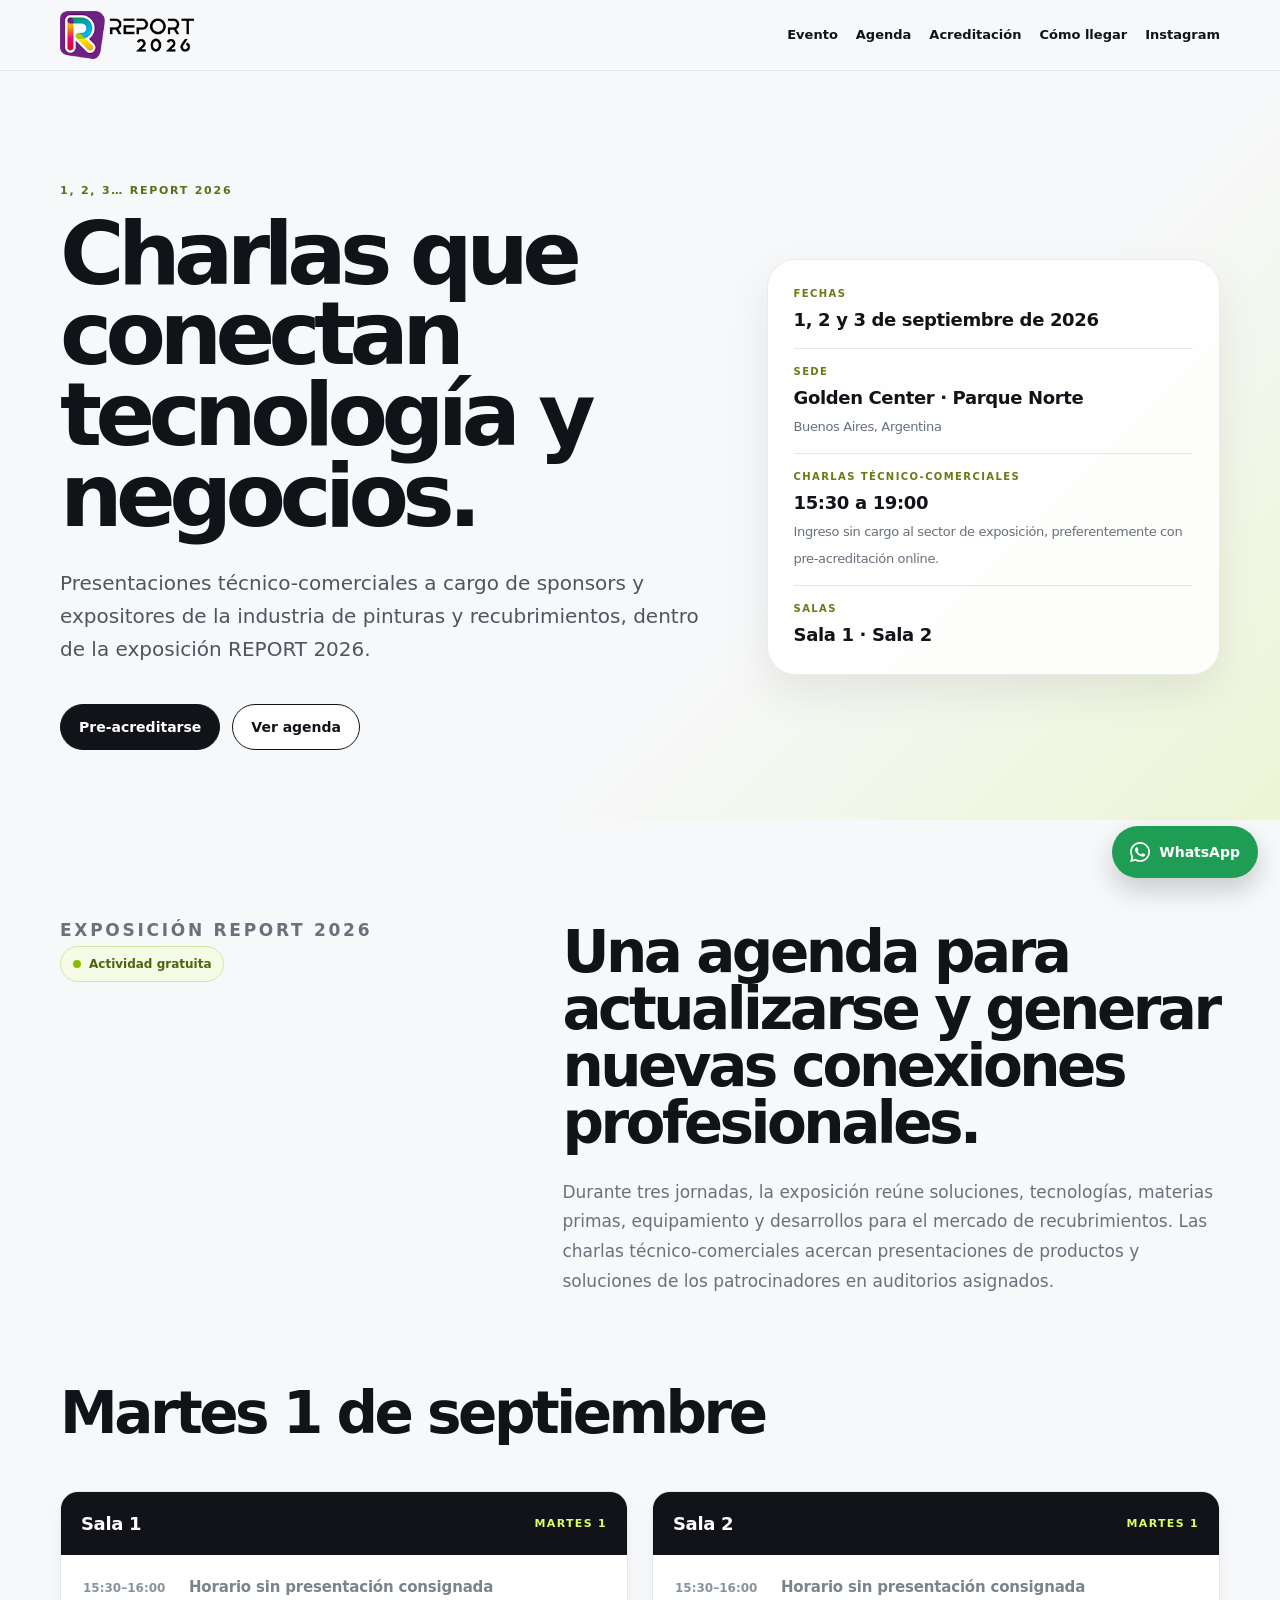
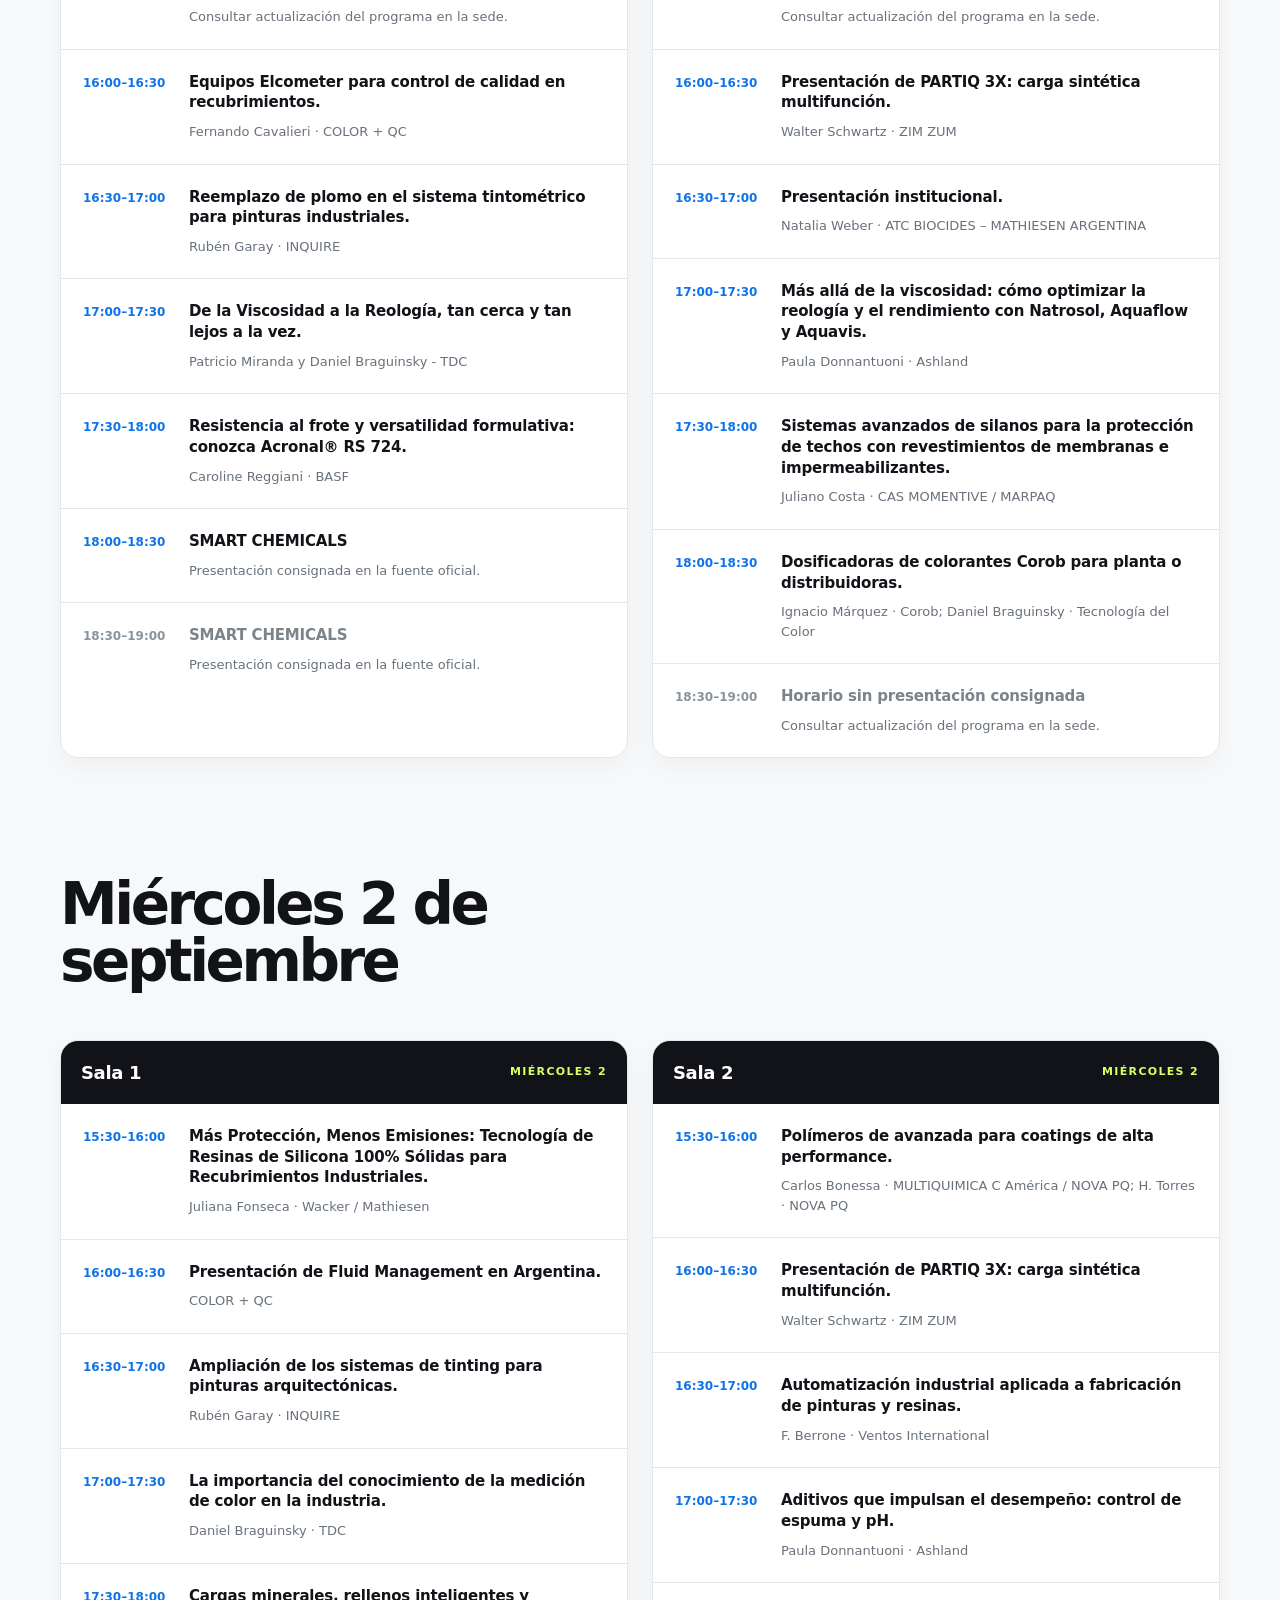
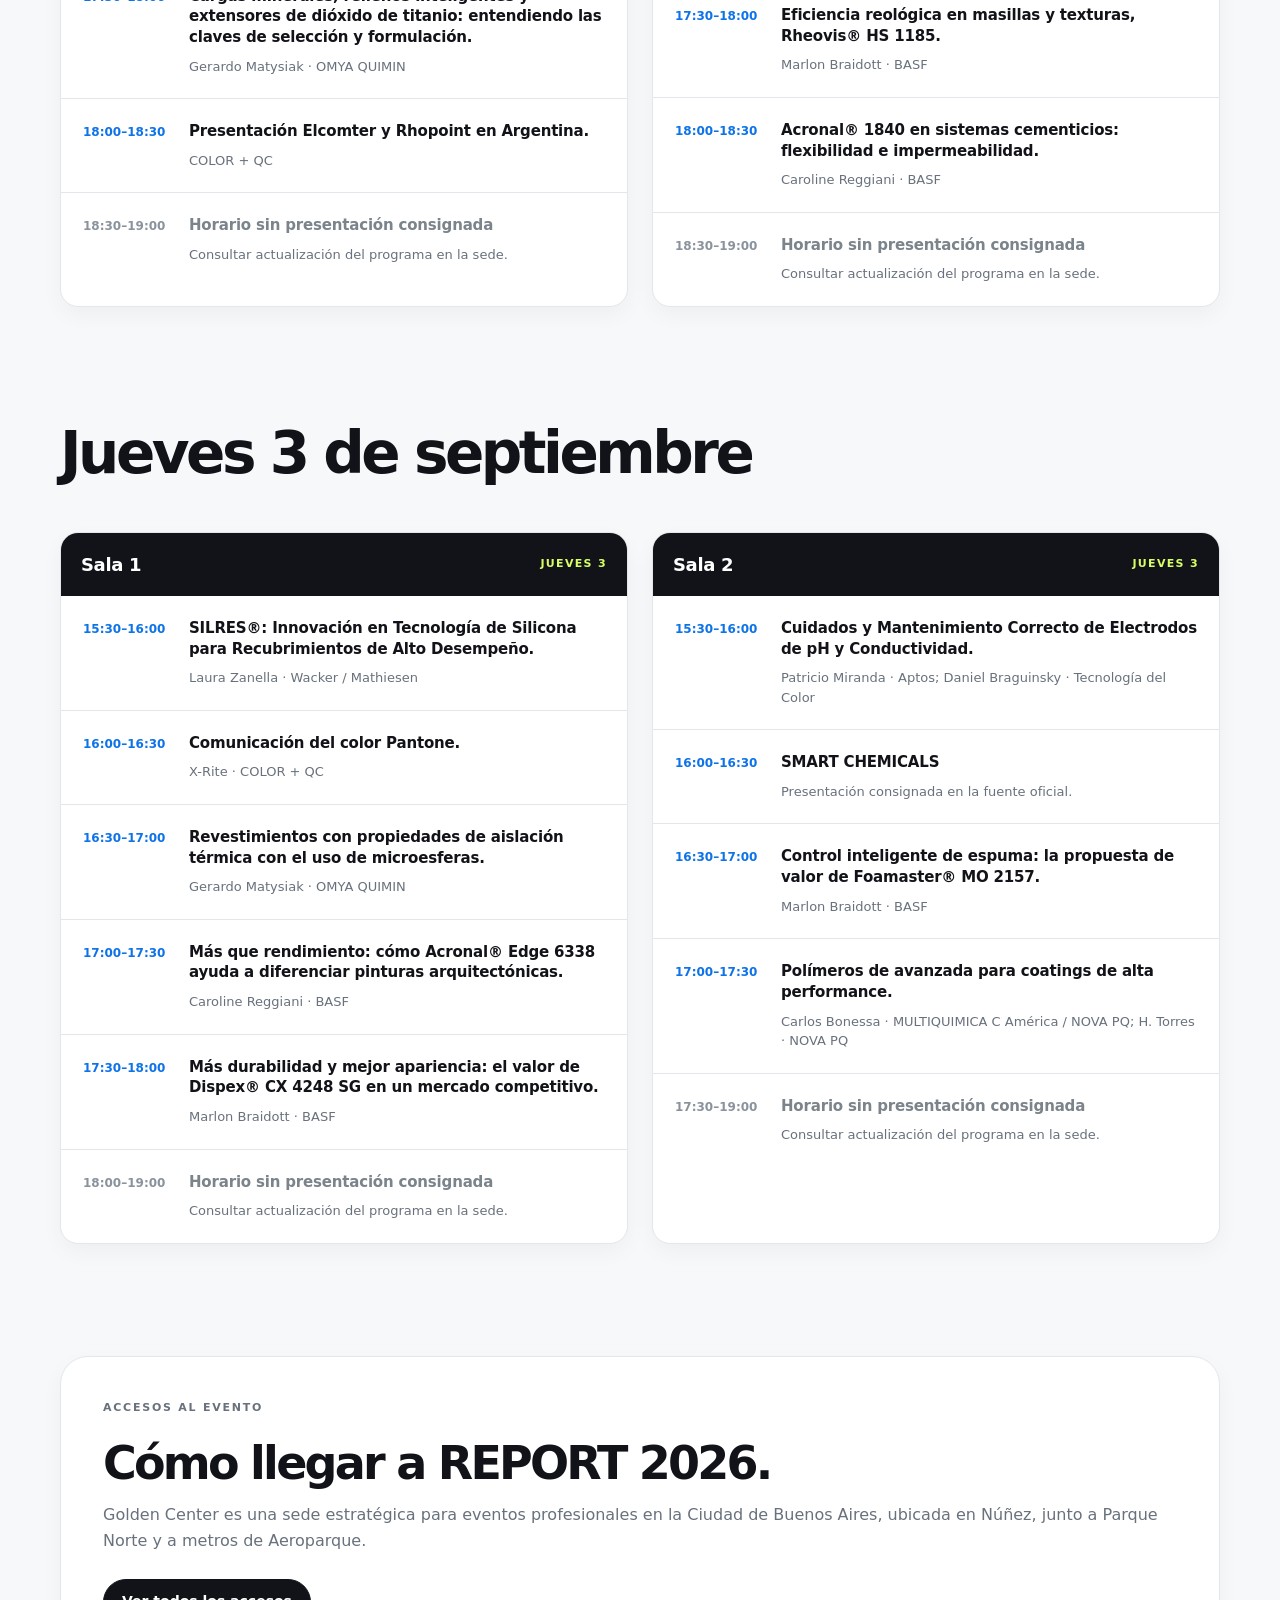
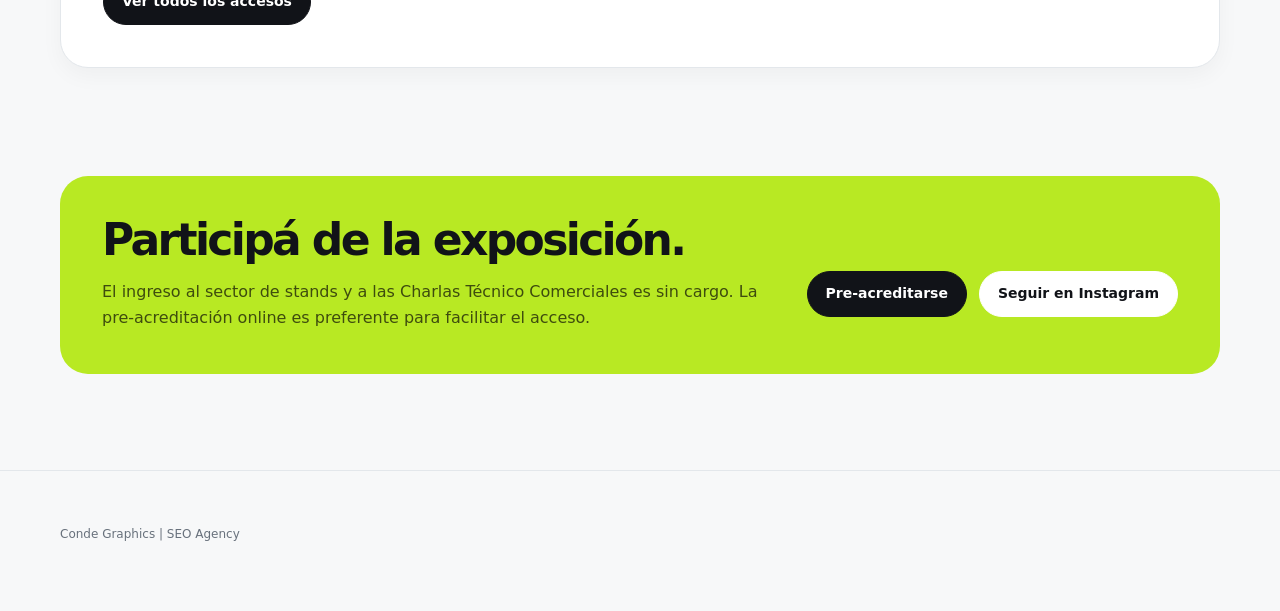
==== commit 1e9ea246: "fix: replace embedded map with access link" ====
--- a/charlas-tecnicas/index.html
+++ b/charlas-tecnicas/index.html
@@ -7,7 +7,24 @@
   <link rel="icon" type="image/png" href="./fav-icon.png">
   <link rel="apple-touch-icon" href="./fav-icon.png">
   <meta name="description" content="Agenda de las Charlas Técnico Comerciales de REPORT 2026. Presentaciones gratuitas de sponsors y expositores, del 1 al 3 de septiembre, de 15:30 a 19:00, en Golden Center – Parque Norte.">
-  <title>Charlas Técnico Comerciales | REPORT 2026</title>
+  <link rel="canonical" href="https://condegraphics.github.io/report-2026-landing/charlas-tecnicas/">
+  <meta property="og:title" content="Charlas Técnicas | REPORT 2026">
+  <meta property="og:description" content="Presentaciones de productos y soluciones para la industria de pinturas y recubrimientos, dentro de la exposición REPORT 2026.">
+  <meta property="og:type" content="website">
+  <meta property="og:url" content="https://condegraphics.github.io/report-2026-landing/charlas-tecnicas/">
+  <meta property="og:image" content="https://condegraphics.github.io/report-2026-landing/charlas-tecnicas/og-charlas-report-2026.jpg">
+  <meta property="og:image:secure_url" content="https://condegraphics.github.io/report-2026-landing/charlas-tecnicas/og-charlas-report-2026.jpg">
+  <meta property="og:image:type" content="image/jpeg">
+  <meta property="og:image:width" content="1200">
+  <meta property="og:image:height" content="630">
+  <meta property="og:image:alt" content="REPORT 2026: Charlas Técnico Comerciales en Golden Center, Buenos Aires">
+  <meta property="og:site_name" content="REPORT 2026">
+  <meta property="og:locale" content="es_AR">
+  <meta name="twitter:card" content="summary_large_image">
+  <meta name="twitter:title" content="Charlas Técnicas | REPORT 2026">
+  <meta name="twitter:description" content="Presentaciones de productos y soluciones para la industria de pinturas y recubrimientos, dentro de la exposición REPORT 2026.">
+  <meta name="twitter:image" content="https://condegraphics.github.io/report-2026-landing/charlas-tecnicas/og-charlas-report-2026.jpg">
+  <title>Charlas Técnicas | REPORT 2026</title>
   <style>
     :root {
       --ink: #111318;
@@ -115,11 +132,9 @@
     .info-band .button-secondary { background: #fff; color: var(--ink); border-color: #fff; }
 
     .location-section { margin-top: 112px; padding: 42px; border: 1px solid var(--line); border-radius: var(--radius-lg); background: #fff; box-shadow: 0 8px 22px rgba(17, 19, 24, .04); }
-    .location-grid { display: grid; grid-template-columns: .8fr 1.2fr; gap: 36px; align-items: center; }
+    .location-grid { display: grid; grid-template-columns: 1fr; gap: 36px; align-items: center; }
     .location-section h2 { margin-bottom: 16px; font-size: clamp(28px, 4vw, 46px); }
     .location-section p { margin-bottom: 24px; color: var(--muted); line-height: 1.65; }
-    .map-frame { min-height: 360px; overflow: hidden; border-radius: var(--radius-md); background: #e9edf0; }
-    .map-frame iframe { display: block; width: 100%; height: 360px; border: 0; }
     .whatsapp-float { position: fixed; right: 22px; bottom: 22px; z-index: 20; display: inline-flex; align-items: center; gap: 9px; min-height: 52px; padding: 0 18px; border-radius: 999px; background: #1f9d55; color: #fff; box-shadow: 0 12px 26px rgba(17, 19, 24, .2); text-decoration: none; font-size: 14px; font-weight: 850; }
     .whatsapp-float:hover, .whatsapp-float:focus-visible { transform: translateY(-2px); box-shadow: 0 16px 30px rgba(17, 19, 24, .26); }
     .whatsapp-icon { width: 20px; height: 20px; fill: currentColor; }
@@ -165,7 +180,6 @@
       .info-band { margin-top: 94px; padding: 34px 24px; gap: 30px; }
       .info-band p { font-size: 17px; line-height: 1.65; }
       .location-section { margin-top: 86px; padding: 30px 22px; }
-      .map-frame, .map-frame iframe { min-height: 300px; height: 300px; }
       .whatsapp-float { right: 16px; bottom: 16px; min-height: 50px; padding: 0 16px; }
       .actions { gap: 16px; }
       .actions .button { min-height: 52px; font-size: 16px; }
@@ -318,13 +332,10 @@
       <section class="location-section" id="ubicacion" aria-labelledby="ubicacion-title">
         <div class="location-grid">
           <div>
-            <p class="section-kicker">Ubicación del evento</p>
+            <p class="section-kicker">Accesos al Evento</p>
             <h2 id="ubicacion-title">Cómo llegar a REPORT 2026.</h2>
             <p>Golden Center es una sede estratégica para eventos profesionales en la Ciudad de Buenos Aires, ubicada en Núñez, junto a Parque Norte y a metros de Aeroparque.</p>
-            <a class="button button-primary" href="https://www.google.com/maps/search/?api=1&query=Goldencenter+Eventos" target="_blank" rel="noopener">Abrir en Google Maps</a>
-          </div>
-          <div class="map-frame">
-            <iframe src="https://www.google.com/maps/embed?pb=!1m18!1m12!1m3!1d3286.1956698586696!2d-58.438365523532994!3d-34.54860085459074!2m3!1f0!2f0!3f0!3m2!1i1024!2i768!4f13.1!3m3!1m2!1s0x95bcb43b95c1eb93%3A0xad90f72012d90499!2sGoldencenter%20Eventos!5e0!3m2!1ses-419!2sar!4v1787316994694!5m2!1ses-419!2sar" title="Mapa de ubicación de Goldencenter Eventos" loading="lazy" referrerpolicy="strict-origin-when-cross-origin" allowfullscreen></iframe>
+            <a class="button button-primary" href="https://condegraphics.github.io/como-llegar/" target="_blank" rel="noopener">Ver todos los accesos</a>
           </div>
         </div>
       </section>
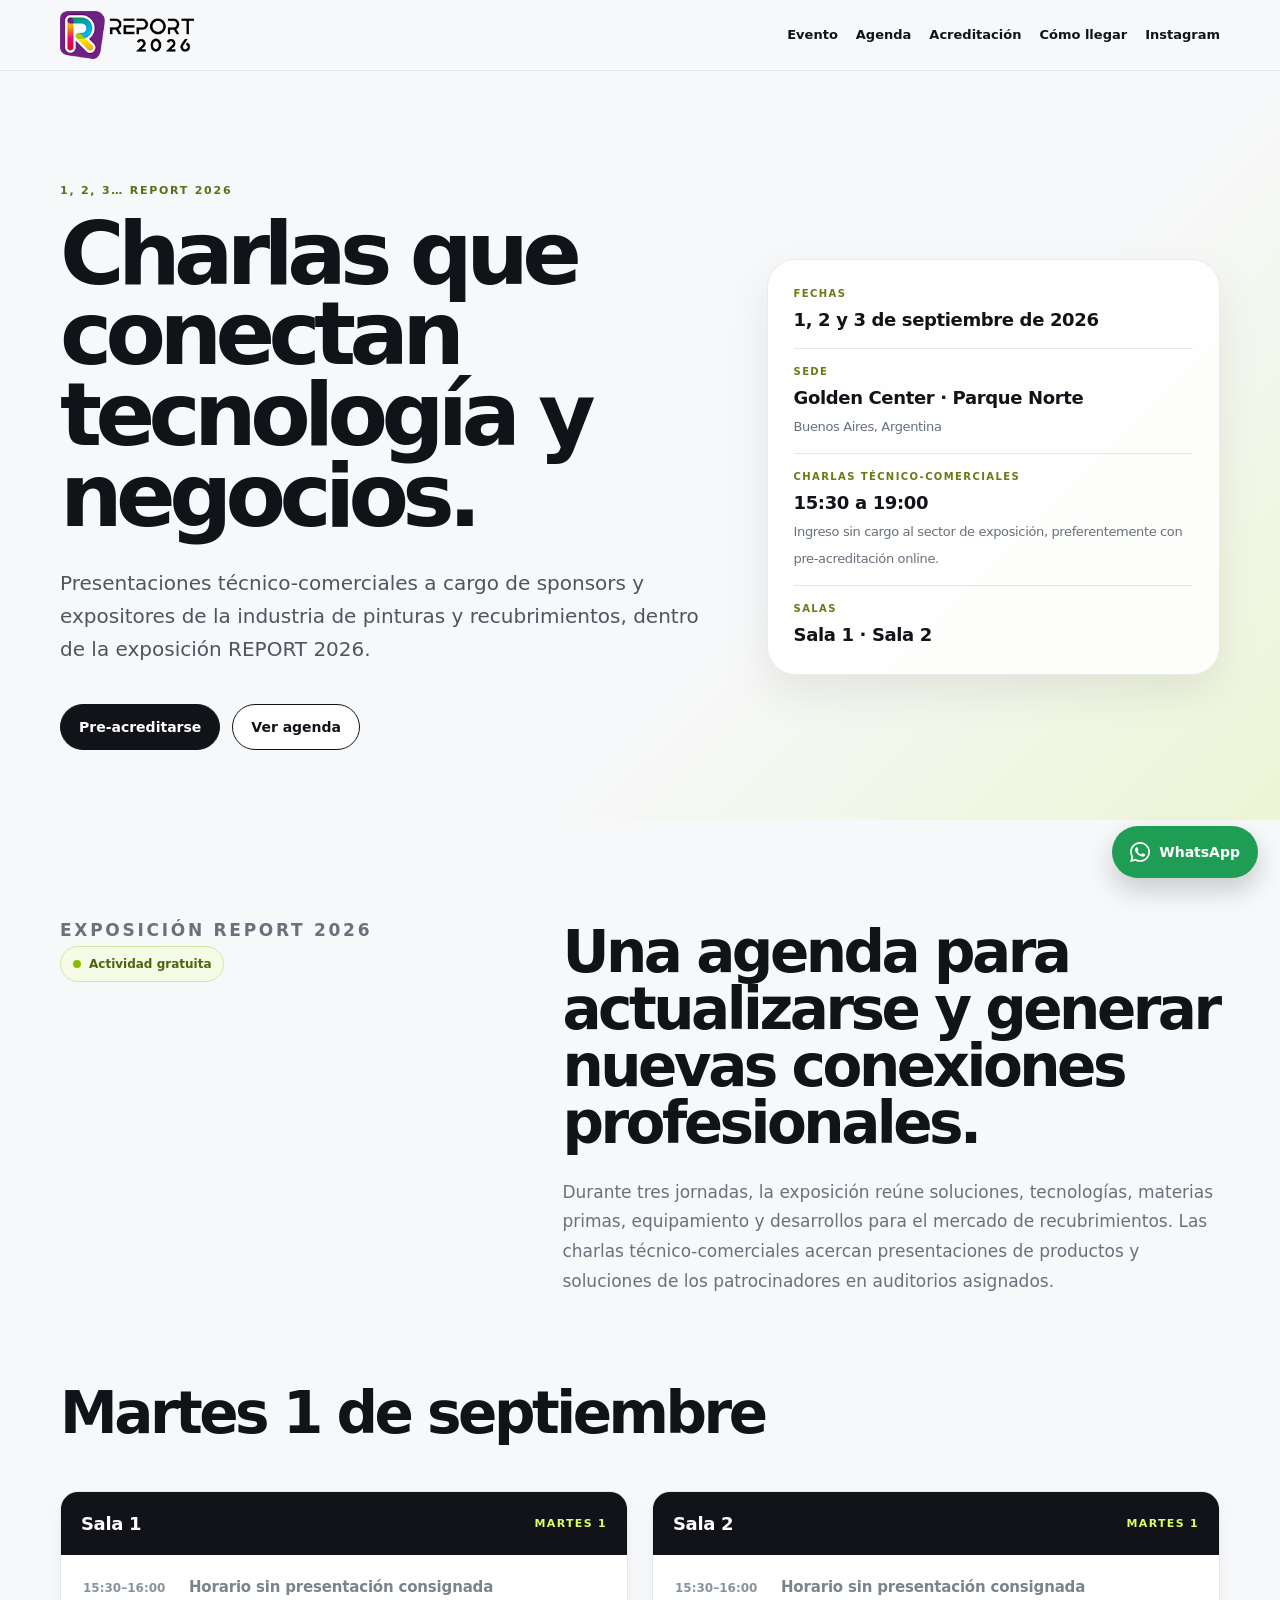
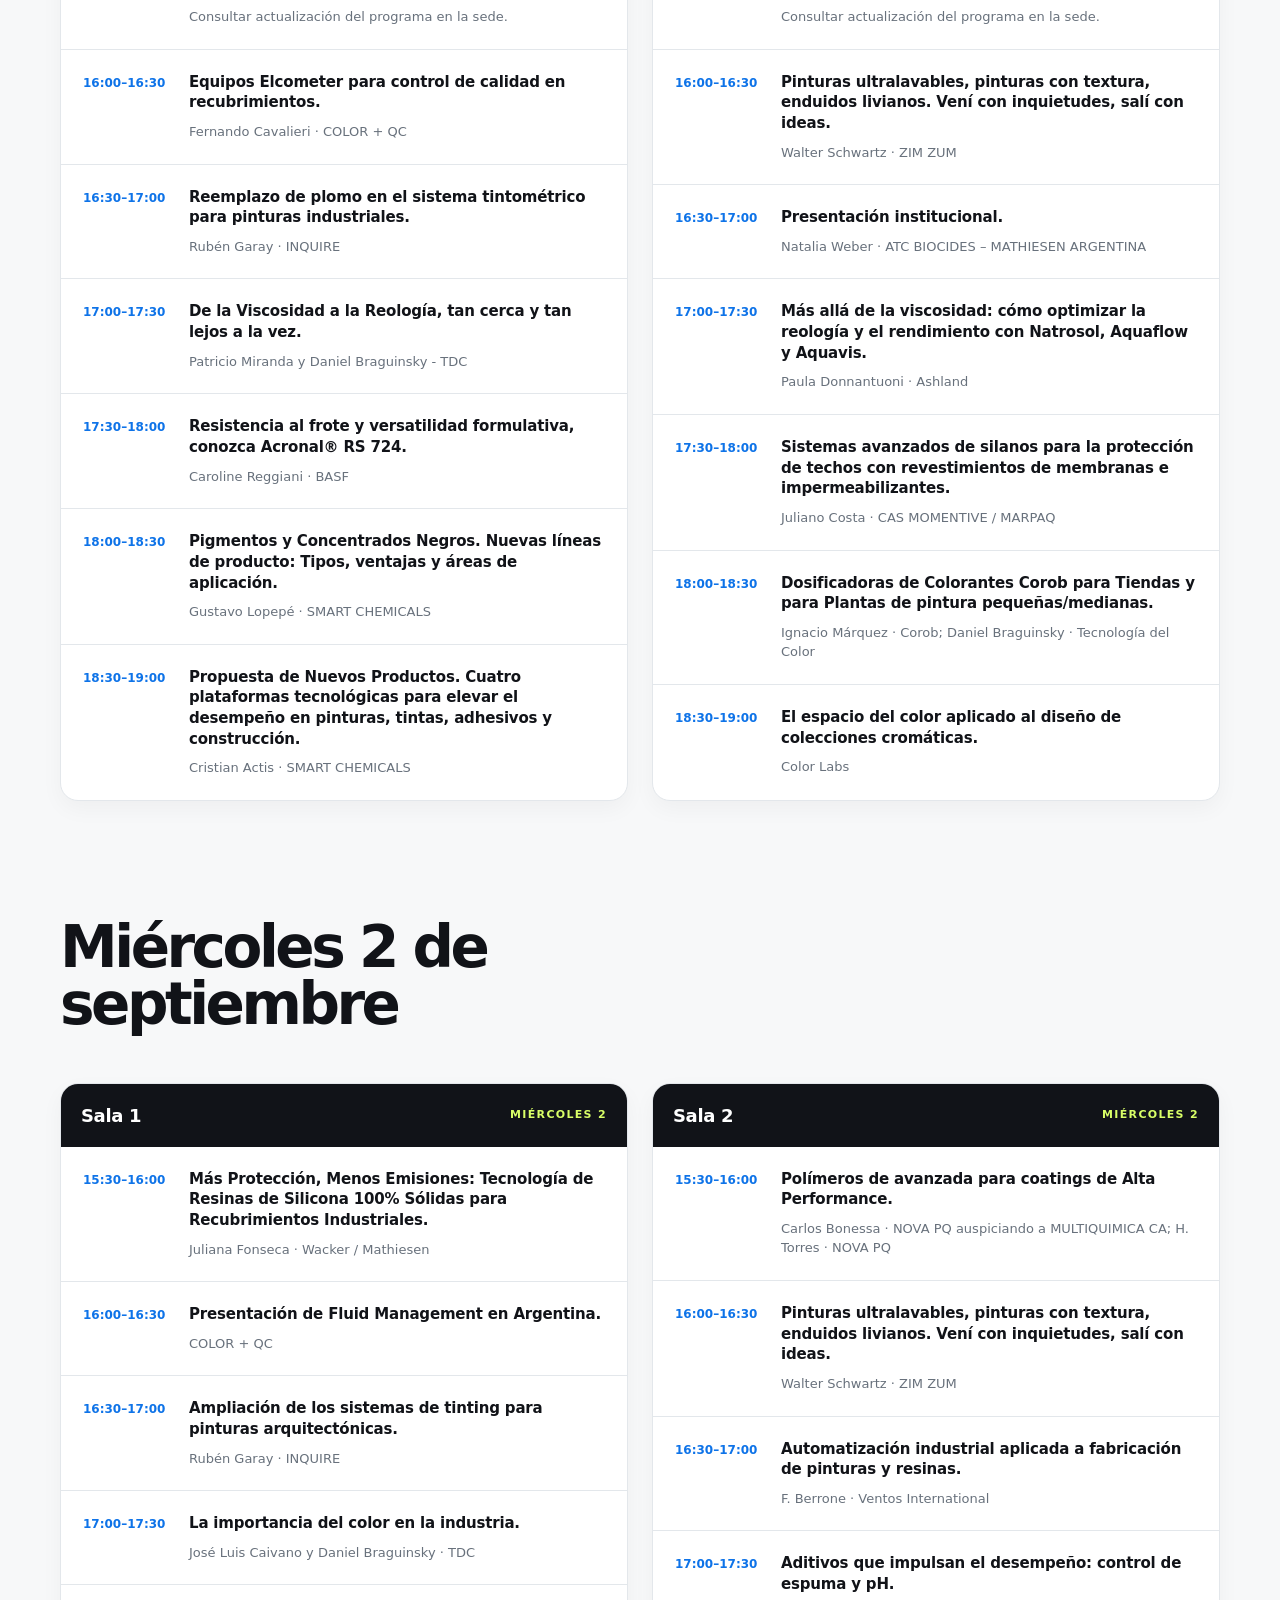
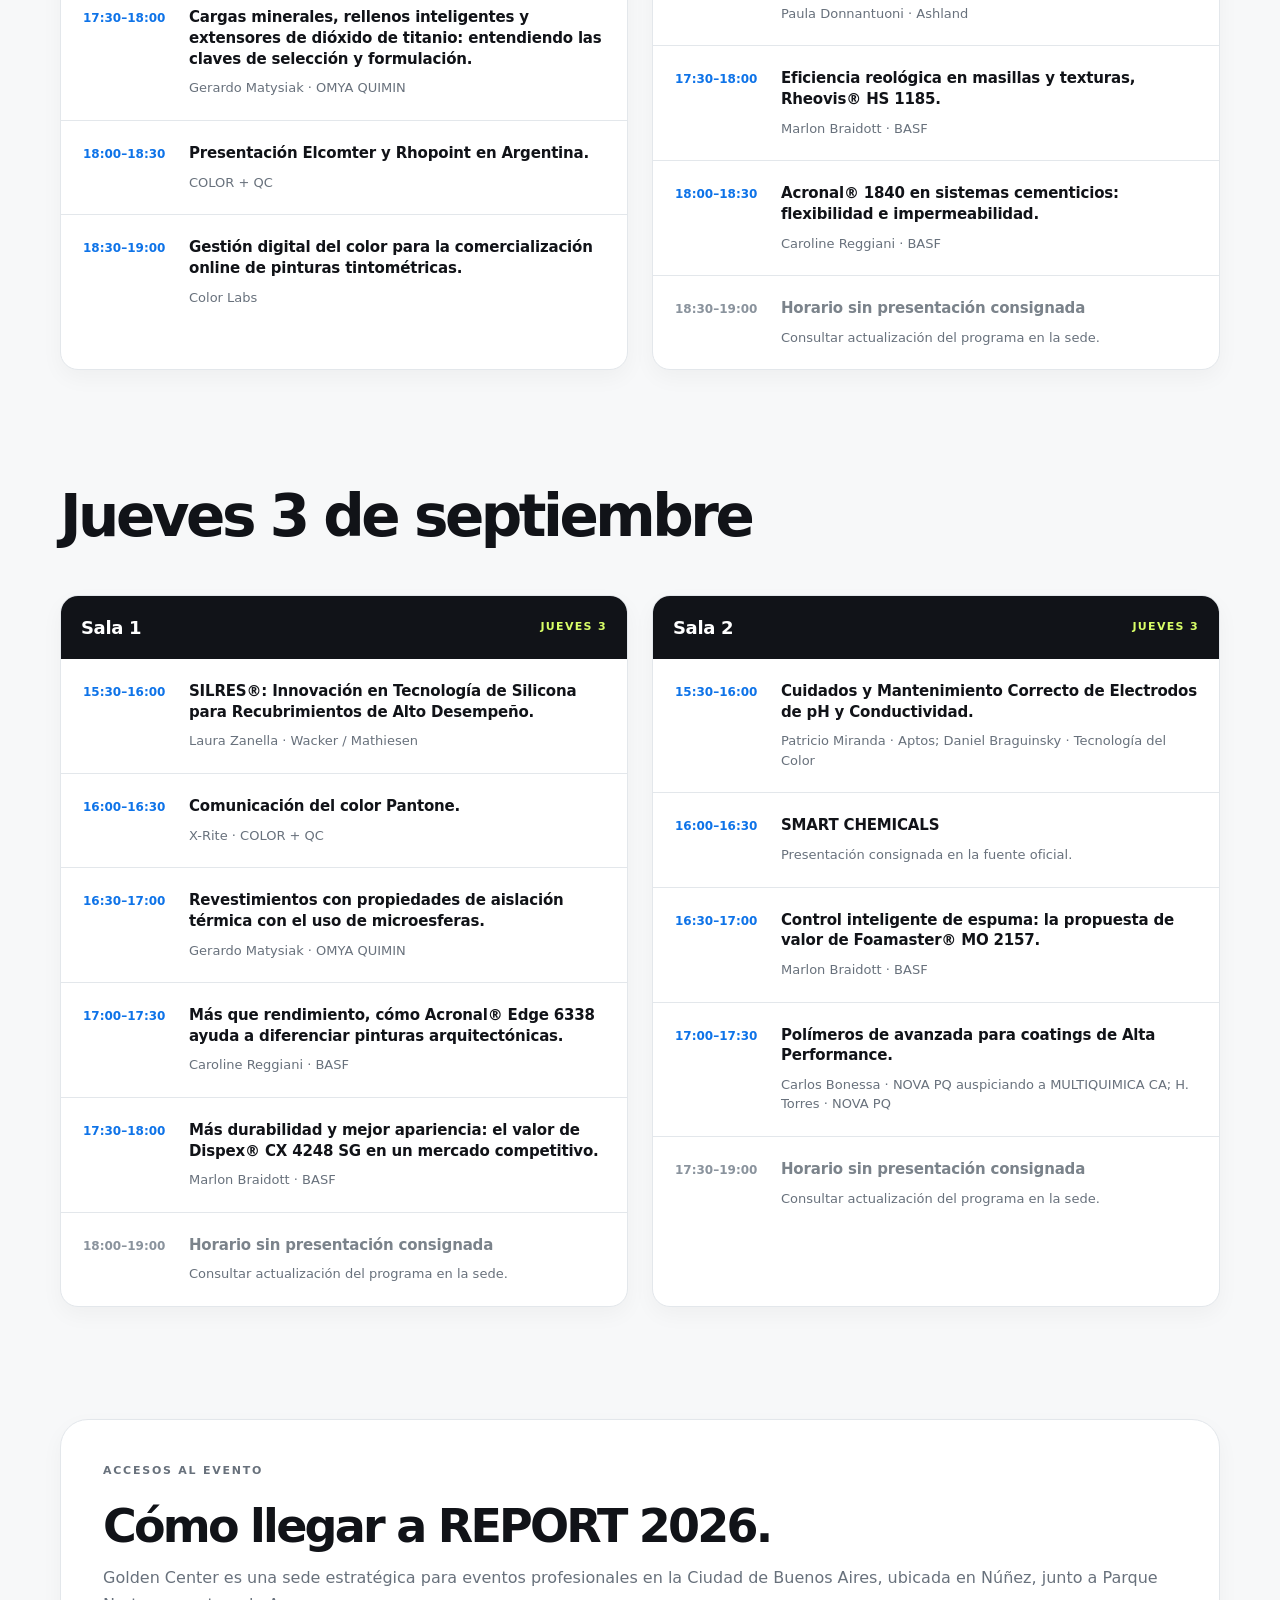
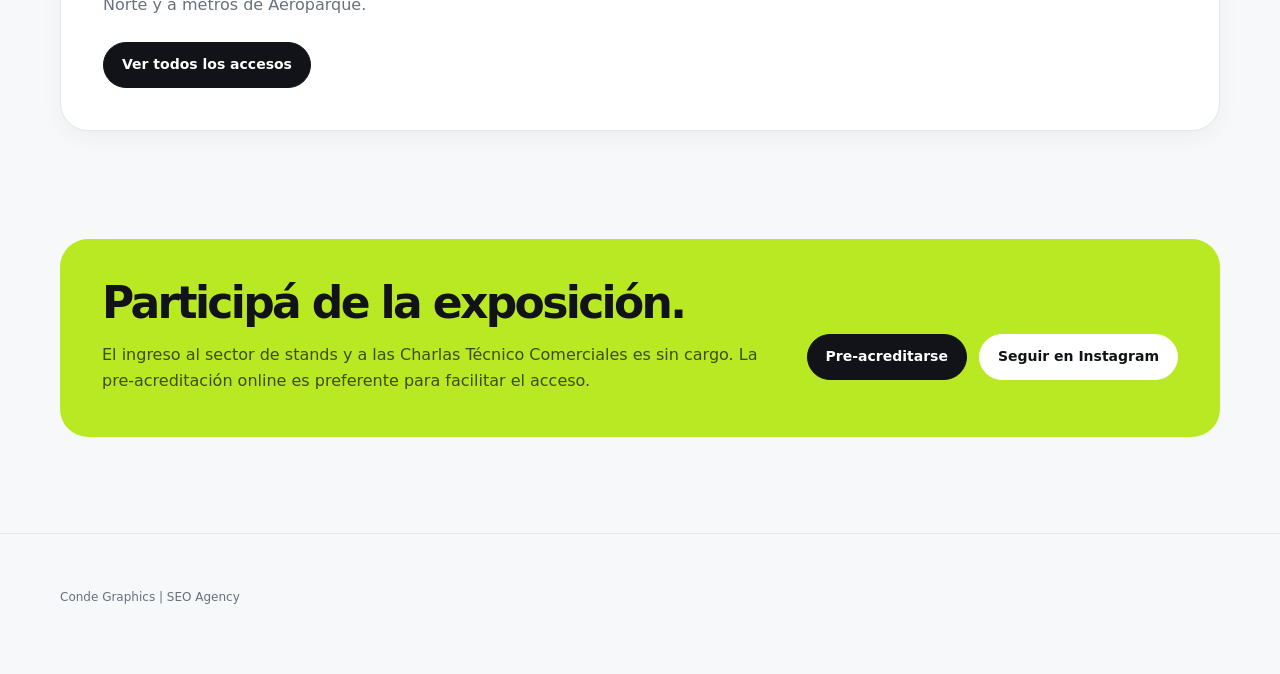
==== commit 329b5f11: "content: update charlas agenda from official docx" ====
--- a/charlas-tecnicas/index.html
+++ b/charlas-tecnicas/index.html
@@ -267,18 +267,18 @@
               <li class="slot"><time class="time">16:00–16:30</time><div><p class="session-title">Equipos Elcometer para control de calidad en recubrimientos.</p><p class="speaker">Fernando Cavalieri · COLOR + QC</p></div></li>
               <li class="slot"><time class="time">16:30–17:00</time><div><p class="session-title">Reemplazo de plomo en el sistema tintométrico para pinturas industriales.</p><p class="speaker">Rubén Garay · INQUIRE</p></div></li>
               <li class="slot"><time class="time">17:00–17:30</time><div><p class="session-title">De la Viscosidad a la Reología, tan cerca y tan lejos a la vez.</p><p class="speaker">Patricio Miranda y Daniel Braguinsky - TDC</p></div></li>
-              <li class="slot"><time class="time">17:30–18:00</time><div><p class="session-title">Resistencia al frote y versatilidad formulativa: conozca Acronal® RS 724.</p><p class="speaker">Caroline Reggiani · BASF</p></div></li>
-              <li class="slot"><time class="time">18:00–18:30</time><div><p class="session-title">SMART CHEMICALS</p><p class="speaker">Presentación consignada en la fuente oficial.</p></div></li>
-              <li class="slot empty"><time class="time">18:30–19:00</time><div><p class="session-title">SMART CHEMICALS</p><p class="speaker">Presentación consignada en la fuente oficial.</p></div></li>
+              <li class="slot"><time class="time">17:30–18:00</time><div><p class="session-title">Resistencia al frote y versatilidad formulativa, conozca Acronal® RS 724.</p><p class="speaker">Caroline Reggiani · BASF</p></div></li>
+              <li class="slot"><time class="time">18:00–18:30</time><div><p class="session-title">Pigmentos y Concentrados Negros. Nuevas líneas de producto: Tipos, ventajas y áreas de aplicación.</p><p class="speaker">Gustavo Lopepé · SMART CHEMICALS</p></div></li>
+              <li class="slot"><time class="time">18:30–19:00</time><div><p class="session-title">Propuesta de Nuevos Productos. Cuatro plataformas tecnológicas para elevar el desempeño en pinturas, tintas, adhesivos y construcción.</p><p class="speaker">Cristian Actis · SMART CHEMICALS</p></div></li>
             </ol></section>
             <section class="room" aria-labelledby="martes-sala-2"><div class="room-header"><h3 id="martes-sala-2">Sala 2</h3><span>Martes 1</span></div><ol class="agenda">
               <li class="slot empty"><time class="time">15:30–16:00</time><div><p class="session-title">Horario sin presentación consignada</p><p class="speaker">Consultar actualización del programa en la sede.</p></div></li>
-              <li class="slot"><time class="time">16:00–16:30</time><div><p class="session-title">Presentación de PARTIQ 3X: carga sintética multifunción.</p><p class="speaker">Walter Schwartz · ZIM ZUM</p></div></li>
+              <li class="slot"><time class="time">16:00–16:30</time><div><p class="session-title">Pinturas ultralavables, pinturas con textura, enduidos livianos. Vení con inquietudes, salí con ideas.</p><p class="speaker">Walter Schwartz · ZIM ZUM</p></div></li>
               <li class="slot"><time class="time">16:30–17:00</time><div><p class="session-title">Presentación institucional.</p><p class="speaker">Natalia Weber · ATC BIOCIDES – MATHIESEN ARGENTINA</p></div></li>
               <li class="slot"><time class="time">17:00–17:30</time><div><p class="session-title">Más allá de la viscosidad: cómo optimizar la reología y el rendimiento con Natrosol, Aquaflow y Aquavis.</p><p class="speaker">Paula Donnantuoni · Ashland</p></div></li>
               <li class="slot"><time class="time">17:30–18:00</time><div><p class="session-title">Sistemas avanzados de silanos para la protección de techos con revestimientos de membranas e impermeabilizantes.</p><p class="speaker">Juliano Costa · CAS MOMENTIVE / MARPAQ</p></div></li>
-              <li class="slot"><time class="time">18:00–18:30</time><div><p class="session-title">Dosificadoras de colorantes Corob para planta o distribuidoras.</p><p class="speaker">Ignacio Márquez · Corob; Daniel Braguinsky · Tecnología del Color</p></div></li>
-              <li class="slot empty"><time class="time">18:30–19:00</time><div><p class="session-title">Horario sin presentación consignada</p><p class="speaker">Consultar actualización del programa en la sede.</p></div></li>
+              <li class="slot"><time class="time">18:00–18:30</time><div><p class="session-title">Dosificadoras de Colorantes Corob para Tiendas y para Plantas de pintura pequeñas/medianas.</p><p class="speaker">Ignacio Márquez · Corob; Daniel Braguinsky · Tecnología del Color</p></div></li>
+              <li class="slot"><time class="time">18:30–19:00</time><div><p class="session-title">El espacio del color aplicado al diseño de colecciones cromáticas.</p><p class="speaker">Color Labs</p></div></li>
             </ol></section>
           </div>
         </article>
@@ -290,14 +290,14 @@
               <li class="slot"><time class="time">15:30–16:00</time><div><p class="session-title">Más Protección, Menos Emisiones: Tecnología de Resinas de Silicona 100% Sólidas para Recubrimientos Industriales.</p><p class="speaker">Juliana Fonseca · Wacker / Mathiesen</p></div></li>
               <li class="slot"><time class="time">16:00–16:30</time><div><p class="session-title">Presentación de Fluid Management en Argentina.</p><p class="speaker">COLOR + QC</p></div></li>
               <li class="slot"><time class="time">16:30–17:00</time><div><p class="session-title">Ampliación de los sistemas de tinting para pinturas arquitectónicas.</p><p class="speaker">Rubén Garay · INQUIRE</p></div></li>
-              <li class="slot"><time class="time">17:00–17:30</time><div><p class="session-title">La importancia del conocimiento de la medición de color en la industria.</p><p class="speaker">Daniel Braguinsky · TDC</p></div></li>
+              <li class="slot"><time class="time">17:00–17:30</time><div><p class="session-title">La importancia del color en la industria.</p><p class="speaker">José Luis Caivano y Daniel Braguinsky · TDC</p></div></li>
               <li class="slot"><time class="time">17:30–18:00</time><div><p class="session-title">Cargas minerales, rellenos inteligentes y extensores de dióxido de titanio: entendiendo las claves de selección y formulación.</p><p class="speaker">Gerardo Matysiak · OMYA QUIMIN</p></div></li>
               <li class="slot"><time class="time">18:00–18:30</time><div><p class="session-title">Presentación Elcomter y Rhopoint en Argentina.</p><p class="speaker">COLOR + QC</p></div></li>
-              <li class="slot empty"><time class="time">18:30–19:00</time><div><p class="session-title">Horario sin presentación consignada</p><p class="speaker">Consultar actualización del programa en la sede.</p></div></li>
+              <li class="slot"><time class="time">18:30–19:00</time><div><p class="session-title">Gestión digital del color para la comercialización online de pinturas tintométricas.</p><p class="speaker">Color Labs</p></div></li>
             </ol></section>
             <section class="room" aria-labelledby="miercoles-sala-2"><div class="room-header"><h3 id="miercoles-sala-2">Sala 2</h3><span>Miércoles 2</span></div><ol class="agenda">
-              <li class="slot"><time class="time">15:30–16:00</time><div><p class="session-title">Polímeros de avanzada para coatings de alta performance.</p><p class="speaker">Carlos Bonessa · MULTIQUIMICA C América / NOVA PQ; H. Torres · NOVA PQ</p></div></li>
-              <li class="slot"><time class="time">16:00–16:30</time><div><p class="session-title">Presentación de PARTIQ 3X: carga sintética multifunción.</p><p class="speaker">Walter Schwartz · ZIM ZUM</p></div></li>
+              <li class="slot"><time class="time">15:30–16:00</time><div><p class="session-title">Polímeros de avanzada para coatings de Alta Performance.</p><p class="speaker">Carlos Bonessa · NOVA PQ auspiciando a MULTIQUIMICA CA; H. Torres · NOVA PQ</p></div></li>
+              <li class="slot"><time class="time">16:00–16:30</time><div><p class="session-title">Pinturas ultralavables, pinturas con textura, enduidos livianos. Vení con inquietudes, salí con ideas.</p><p class="speaker">Walter Schwartz · ZIM ZUM</p></div></li>
               <li class="slot"><time class="time">16:30–17:00</time><div><p class="session-title">Automatización industrial aplicada a fabricación de pinturas y resinas.</p><p class="speaker">F. Berrone · Ventos International</p></div></li>
               <li class="slot"><time class="time">17:00–17:30</time><div><p class="session-title">Aditivos que impulsan el desempeño: control de espuma y pH.</p><p class="speaker">Paula Donnantuoni · Ashland</p></div></li>
               <li class="slot"><time class="time">17:30–18:00</time><div><p class="session-title">Eficiencia reológica en masillas y texturas, Rheovis® HS 1185.</p><p class="speaker">Marlon Braidott · BASF</p></div></li>
@@ -314,7 +314,7 @@
               <li class="slot"><time class="time">15:30–16:00</time><div><p class="session-title">SILRES®: Innovación en Tecnología de Silicona para Recubrimientos de Alto Desempeño.</p><p class="speaker">Laura Zanella · Wacker / Mathiesen</p></div></li>
               <li class="slot"><time class="time">16:00–16:30</time><div><p class="session-title">Comunicación del color Pantone.</p><p class="speaker">X-Rite · COLOR + QC</p></div></li>
               <li class="slot"><time class="time">16:30–17:00</time><div><p class="session-title">Revestimientos con propiedades de aislación térmica con el uso de microesferas.</p><p class="speaker">Gerardo Matysiak · OMYA QUIMIN</p></div></li>
-              <li class="slot"><time class="time">17:00–17:30</time><div><p class="session-title">Más que rendimiento: cómo Acronal® Edge 6338 ayuda a diferenciar pinturas arquitectónicas.</p><p class="speaker">Caroline Reggiani · BASF</p></div></li>
+              <li class="slot"><time class="time">17:00–17:30</time><div><p class="session-title">Más que rendimiento, cómo Acronal® Edge 6338 ayuda a diferenciar pinturas arquitectónicas.</p><p class="speaker">Caroline Reggiani · BASF</p></div></li>
               <li class="slot"><time class="time">17:30–18:00</time><div><p class="session-title">Más durabilidad y mejor apariencia: el valor de Dispex® CX 4248 SG en un mercado competitivo.</p><p class="speaker">Marlon Braidott · BASF</p></div></li>
               <li class="slot empty"><time class="time">18:00–19:00</time><div><p class="session-title">Horario sin presentación consignada</p><p class="speaker">Consultar actualización del programa en la sede.</p></div></li>
             </ol></section>
@@ -322,7 +322,7 @@
               <li class="slot"><time class="time">15:30–16:00</time><div><p class="session-title">Cuidados y Mantenimiento Correcto de Electrodos de pH y Conductividad.</p><p class="speaker">Patricio Miranda · Aptos; Daniel Braguinsky · Tecnología del Color</p></div></li>
               <li class="slot"><time class="time">16:00–16:30</time><div><p class="session-title">SMART CHEMICALS</p><p class="speaker">Presentación consignada en la fuente oficial.</p></div></li>
               <li class="slot"><time class="time">16:30–17:00</time><div><p class="session-title">Control inteligente de espuma: la propuesta de valor de Foamaster® MO 2157.</p><p class="speaker">Marlon Braidott · BASF</p></div></li>
-              <li class="slot"><time class="time">17:00–17:30</time><div><p class="session-title">Polímeros de avanzada para coatings de alta performance.</p><p class="speaker">Carlos Bonessa · MULTIQUIMICA C América / NOVA PQ; H. Torres · NOVA PQ</p></div></li>
+              <li class="slot"><time class="time">17:00–17:30</time><div><p class="session-title">Polímeros de avanzada para coatings de Alta Performance.</p><p class="speaker">Carlos Bonessa · NOVA PQ auspiciando a MULTIQUIMICA CA; H. Torres · NOVA PQ</p></div></li>
               <li class="slot empty"><time class="time">17:30–19:00</time><div><p class="session-title">Horario sin presentación consignada</p><p class="speaker">Consultar actualización del programa en la sede.</p></div></li>
             </ol></section>
           </div>
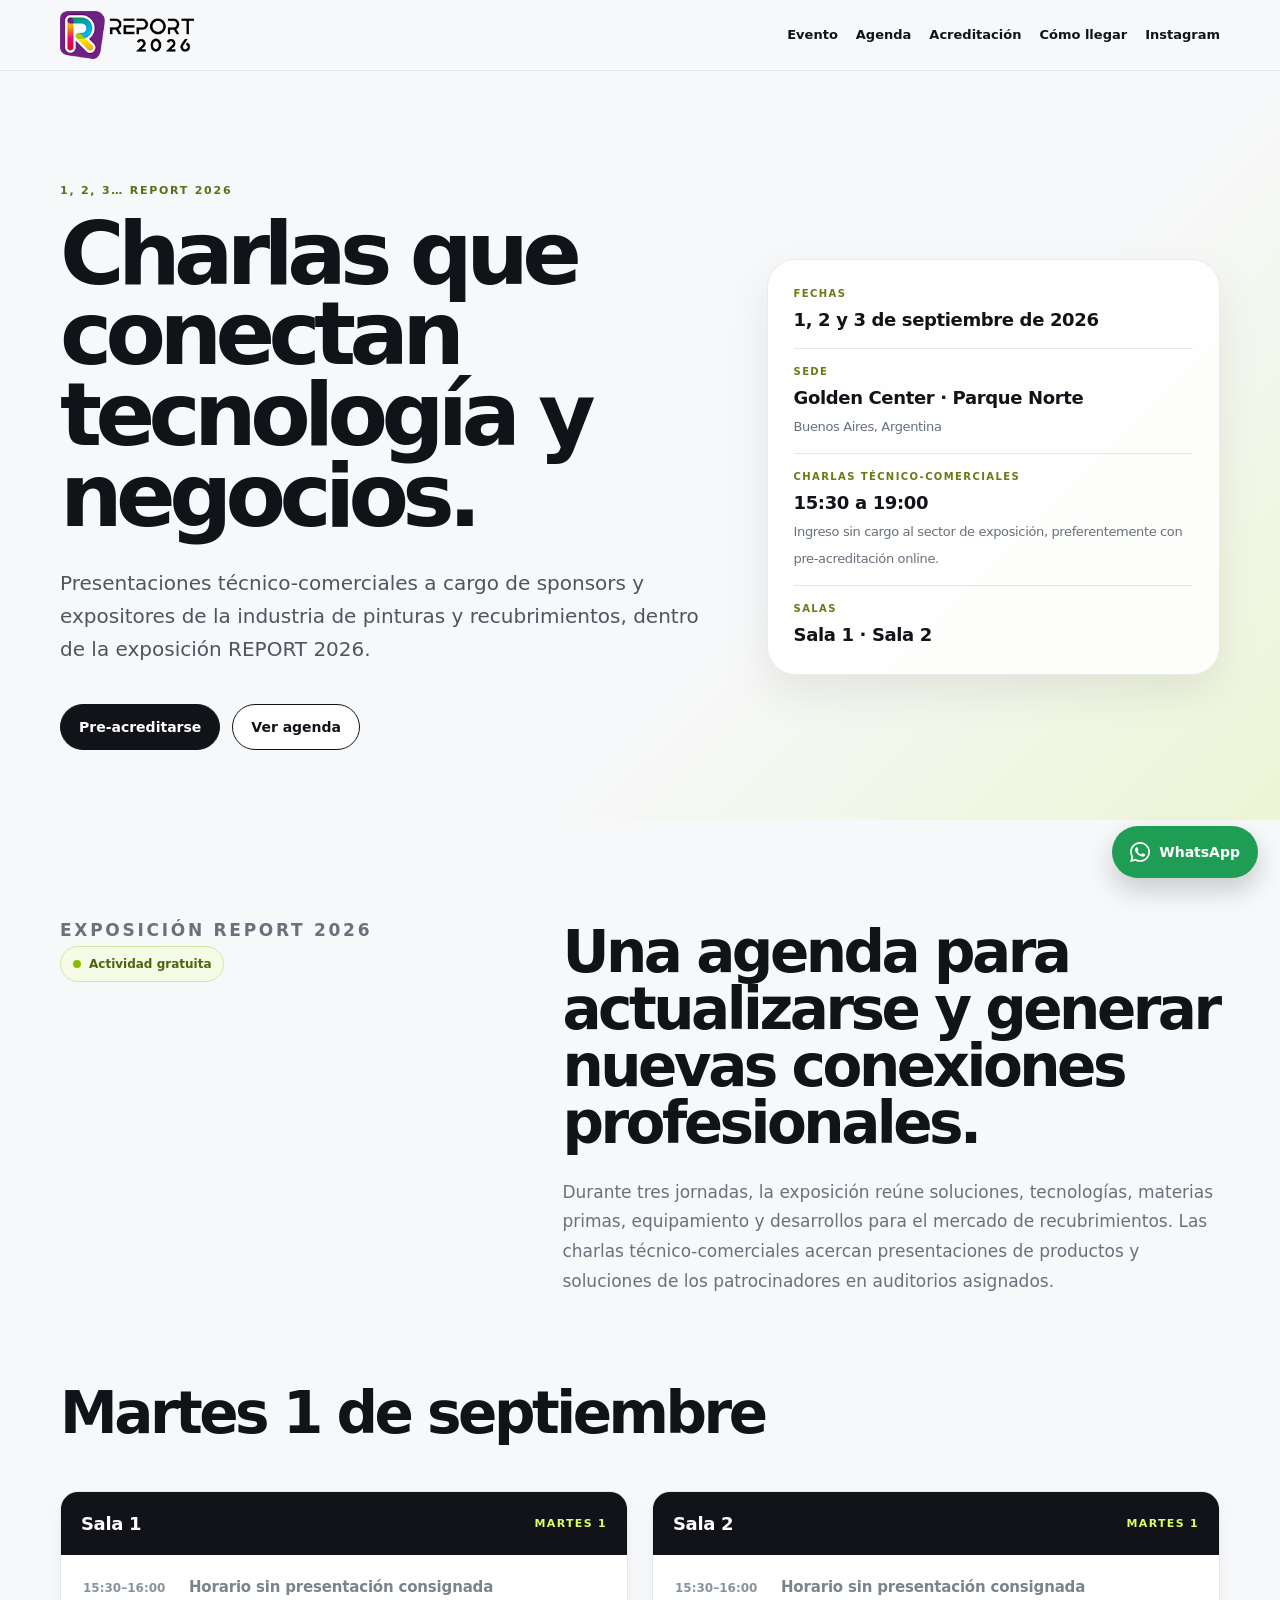
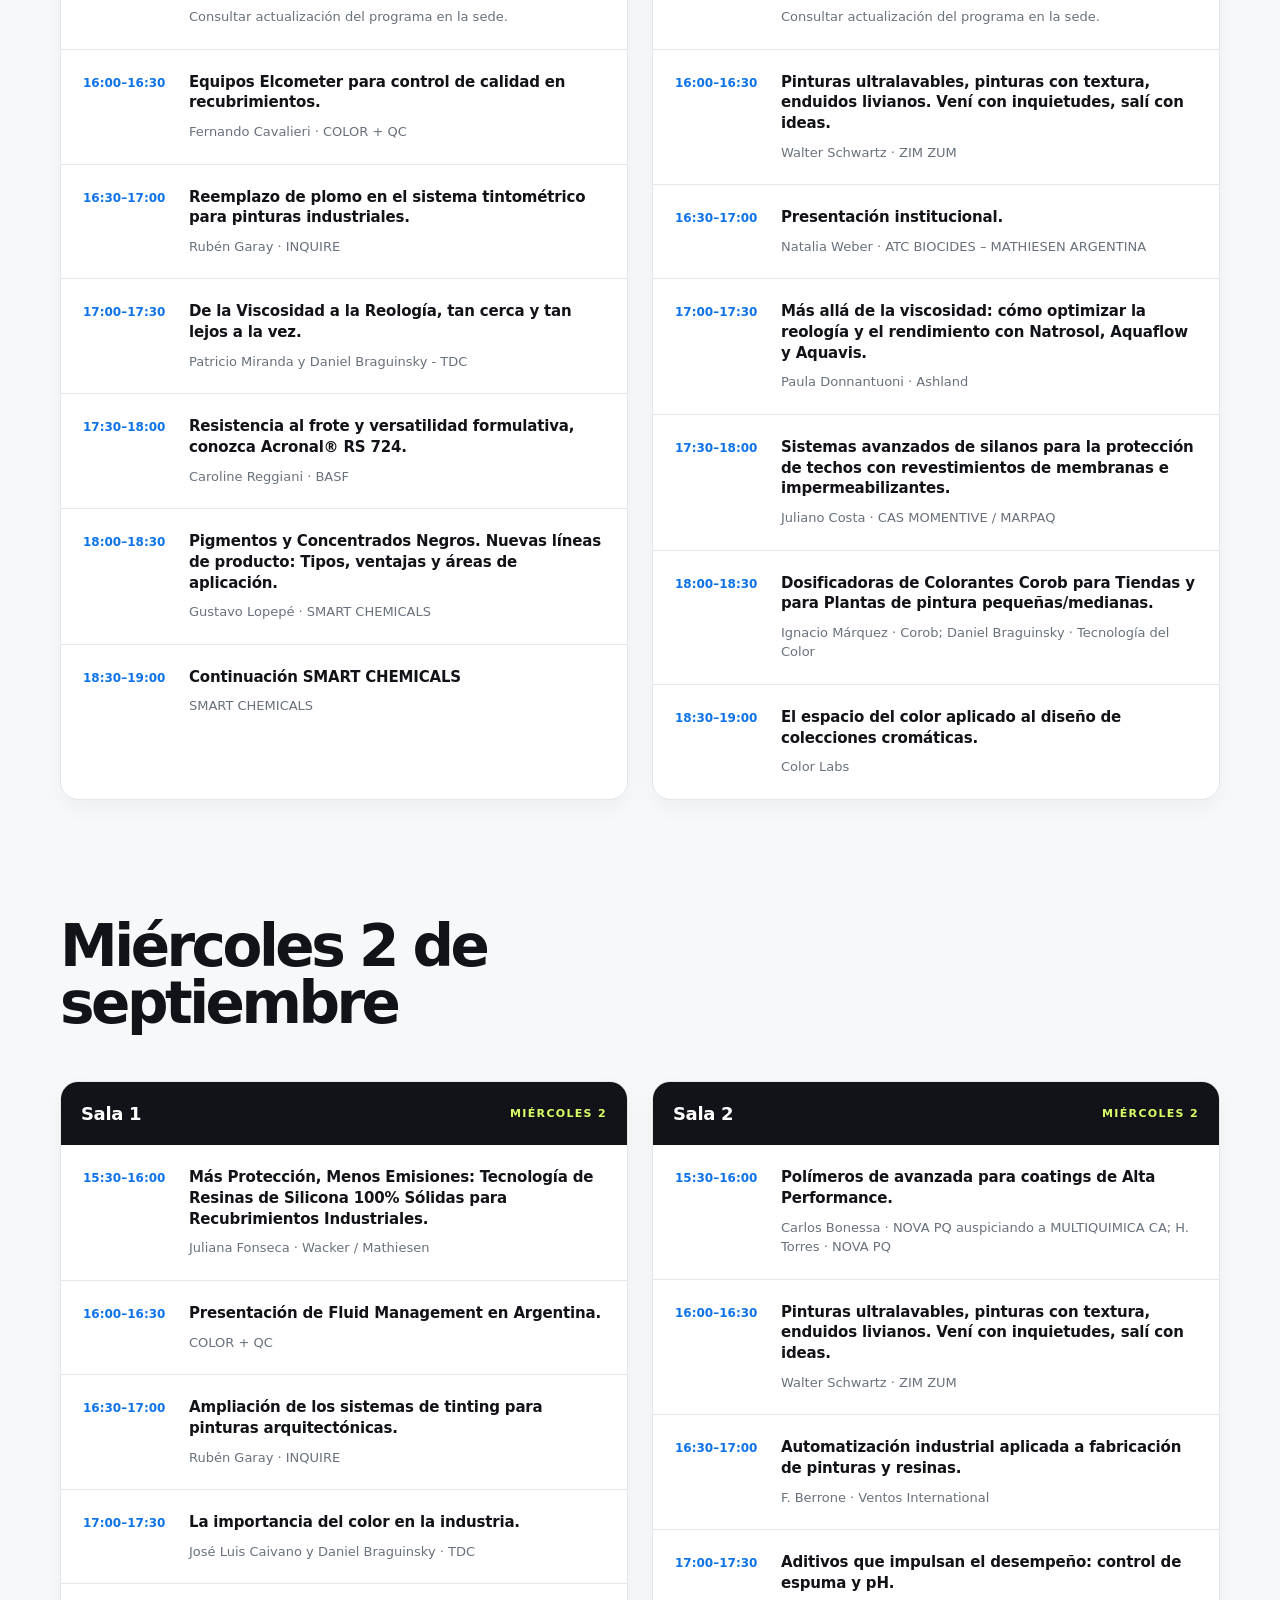
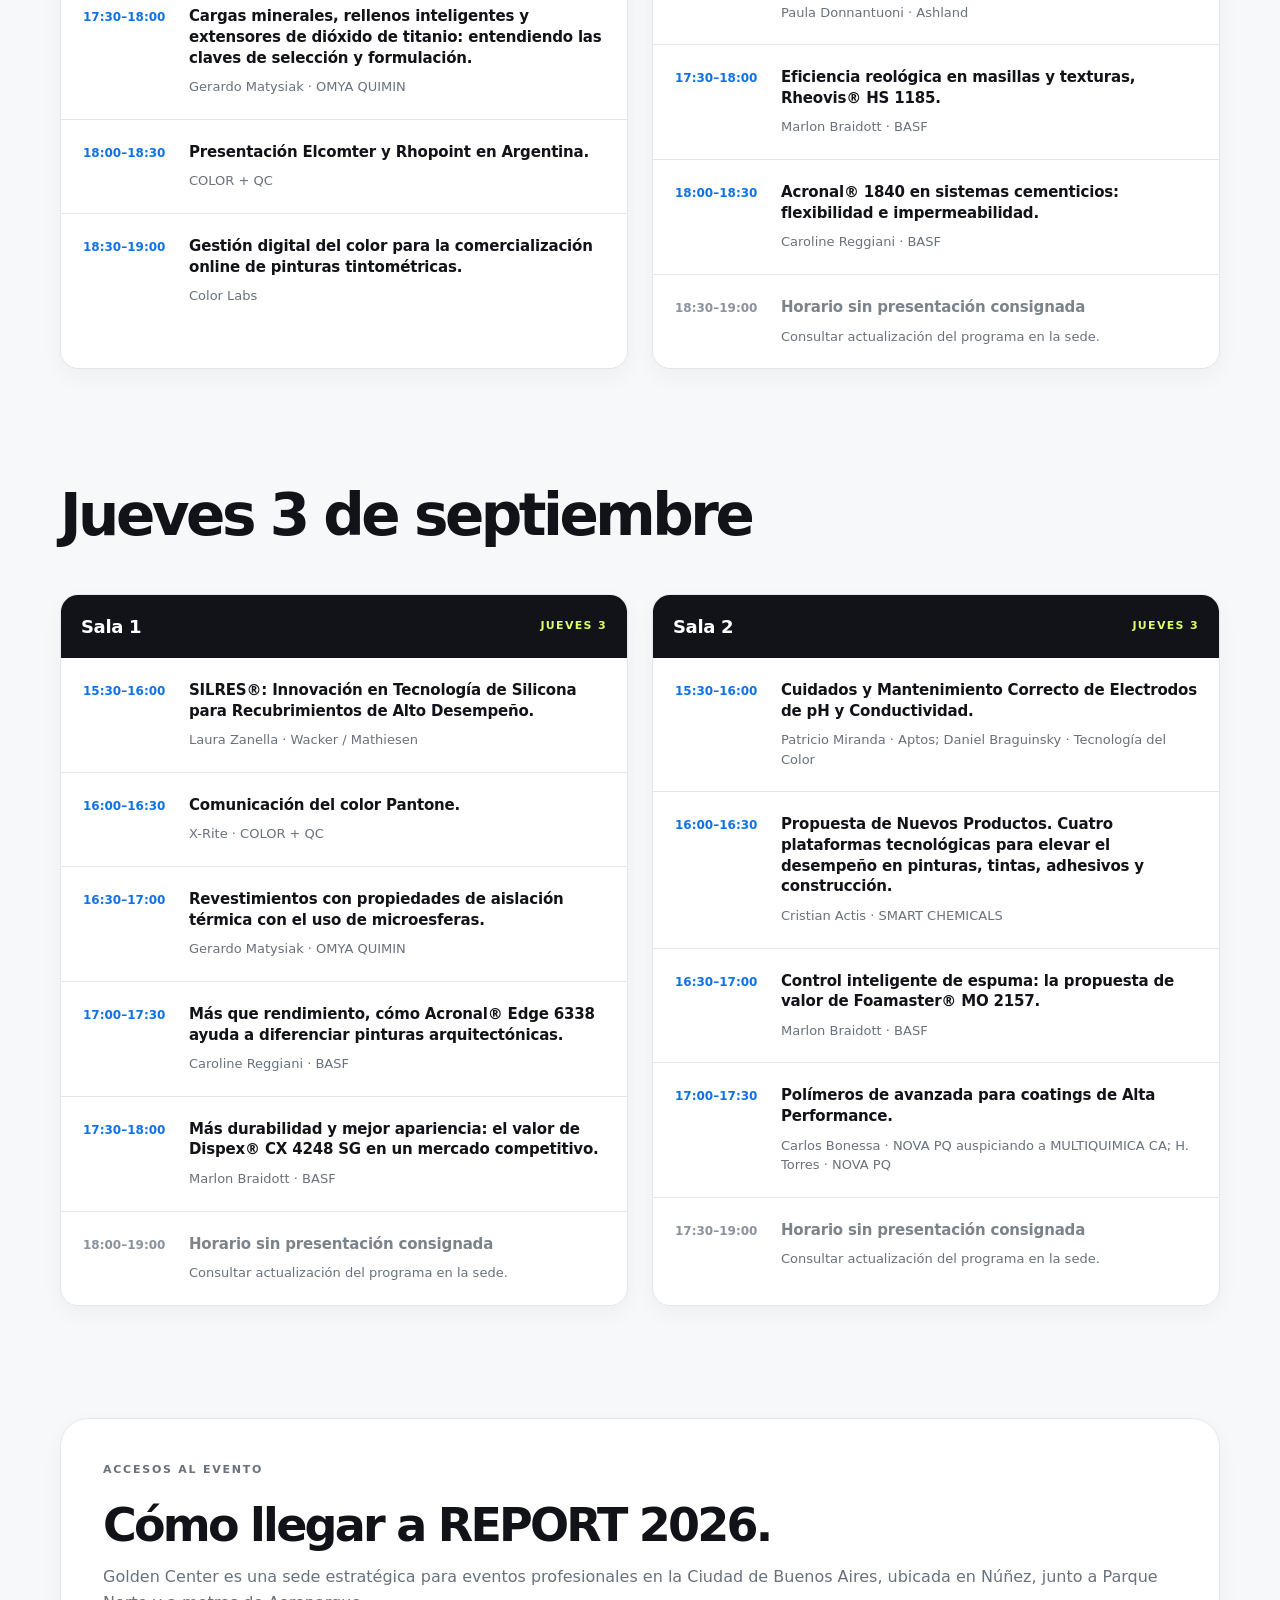
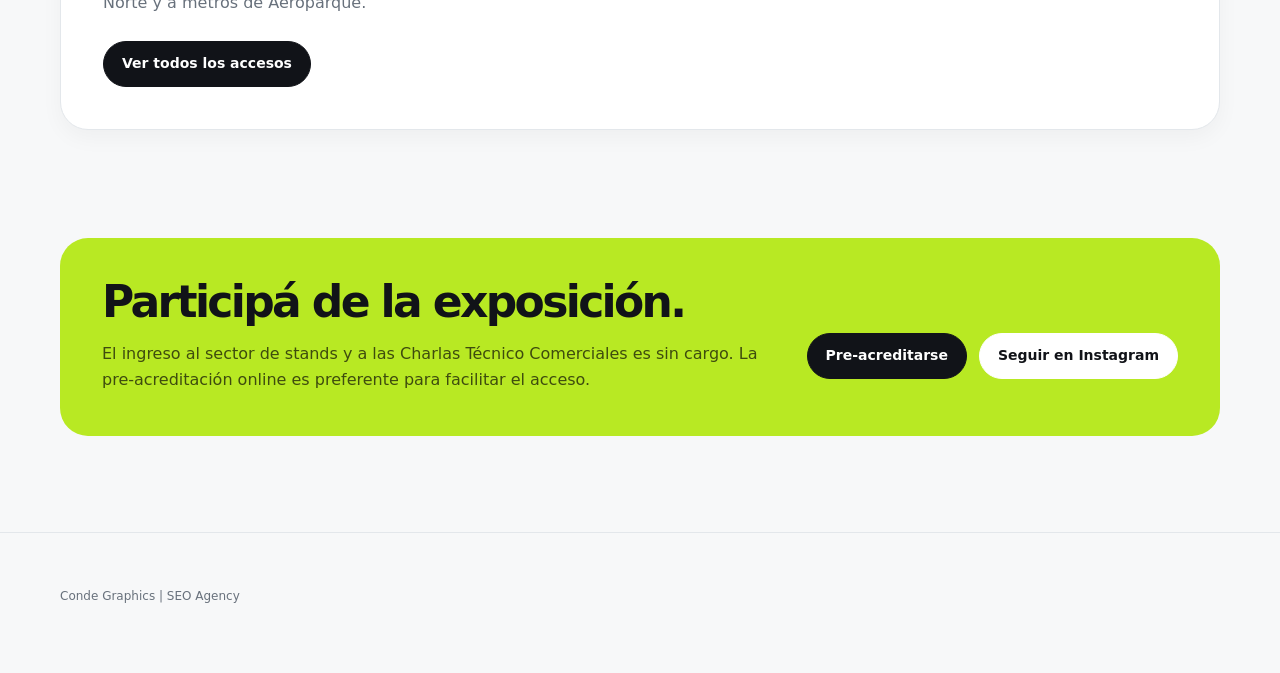
==== commit 83c12dfc: "content: revise smart chemicals schedule" ====
--- a/charlas-tecnicas/index.html
+++ b/charlas-tecnicas/index.html
@@ -269,7 +269,7 @@
               <li class="slot"><time class="time">17:00–17:30</time><div><p class="session-title">De la Viscosidad a la Reología, tan cerca y tan lejos a la vez.</p><p class="speaker">Patricio Miranda y Daniel Braguinsky - TDC</p></div></li>
               <li class="slot"><time class="time">17:30–18:00</time><div><p class="session-title">Resistencia al frote y versatilidad formulativa, conozca Acronal® RS 724.</p><p class="speaker">Caroline Reggiani · BASF</p></div></li>
               <li class="slot"><time class="time">18:00–18:30</time><div><p class="session-title">Pigmentos y Concentrados Negros. Nuevas líneas de producto: Tipos, ventajas y áreas de aplicación.</p><p class="speaker">Gustavo Lopepé · SMART CHEMICALS</p></div></li>
-              <li class="slot"><time class="time">18:30–19:00</time><div><p class="session-title">Propuesta de Nuevos Productos. Cuatro plataformas tecnológicas para elevar el desempeño en pinturas, tintas, adhesivos y construcción.</p><p class="speaker">Cristian Actis · SMART CHEMICALS</p></div></li>
+              <li class="slot"><time class="time">18:30–19:00</time><div><p class="session-title">Continuación SMART CHEMICALS</p><p class="speaker">SMART CHEMICALS</p></div></li>
             </ol></section>
             <section class="room" aria-labelledby="martes-sala-2"><div class="room-header"><h3 id="martes-sala-2">Sala 2</h3><span>Martes 1</span></div><ol class="agenda">
               <li class="slot empty"><time class="time">15:30–16:00</time><div><p class="session-title">Horario sin presentación consignada</p><p class="speaker">Consultar actualización del programa en la sede.</p></div></li>
@@ -320,7 +320,7 @@
             </ol></section>
             <section class="room" aria-labelledby="jueves-sala-2"><div class="room-header"><h3 id="jueves-sala-2">Sala 2</h3><span>Jueves 3</span></div><ol class="agenda">
               <li class="slot"><time class="time">15:30–16:00</time><div><p class="session-title">Cuidados y Mantenimiento Correcto de Electrodos de pH y Conductividad.</p><p class="speaker">Patricio Miranda · Aptos; Daniel Braguinsky · Tecnología del Color</p></div></li>
-              <li class="slot"><time class="time">16:00–16:30</time><div><p class="session-title">SMART CHEMICALS</p><p class="speaker">Presentación consignada en la fuente oficial.</p></div></li>
+              <li class="slot"><time class="time">16:00–16:30</time><div><p class="session-title">Propuesta de Nuevos Productos. Cuatro plataformas tecnológicas para elevar el desempeño en pinturas, tintas, adhesivos y construcción.</p><p class="speaker">Cristian Actis · SMART CHEMICALS</p></div></li>
               <li class="slot"><time class="time">16:30–17:00</time><div><p class="session-title">Control inteligente de espuma: la propuesta de valor de Foamaster® MO 2157.</p><p class="speaker">Marlon Braidott · BASF</p></div></li>
               <li class="slot"><time class="time">17:00–17:30</time><div><p class="session-title">Polímeros de avanzada para coatings de Alta Performance.</p><p class="speaker">Carlos Bonessa · NOVA PQ auspiciando a MULTIQUIMICA CA; H. Torres · NOVA PQ</p></div></li>
               <li class="slot empty"><time class="time">17:30–19:00</time><div><p class="session-title">Horario sin presentación consignada</p><p class="speaker">Consultar actualización del programa en la sede.</p></div></li>
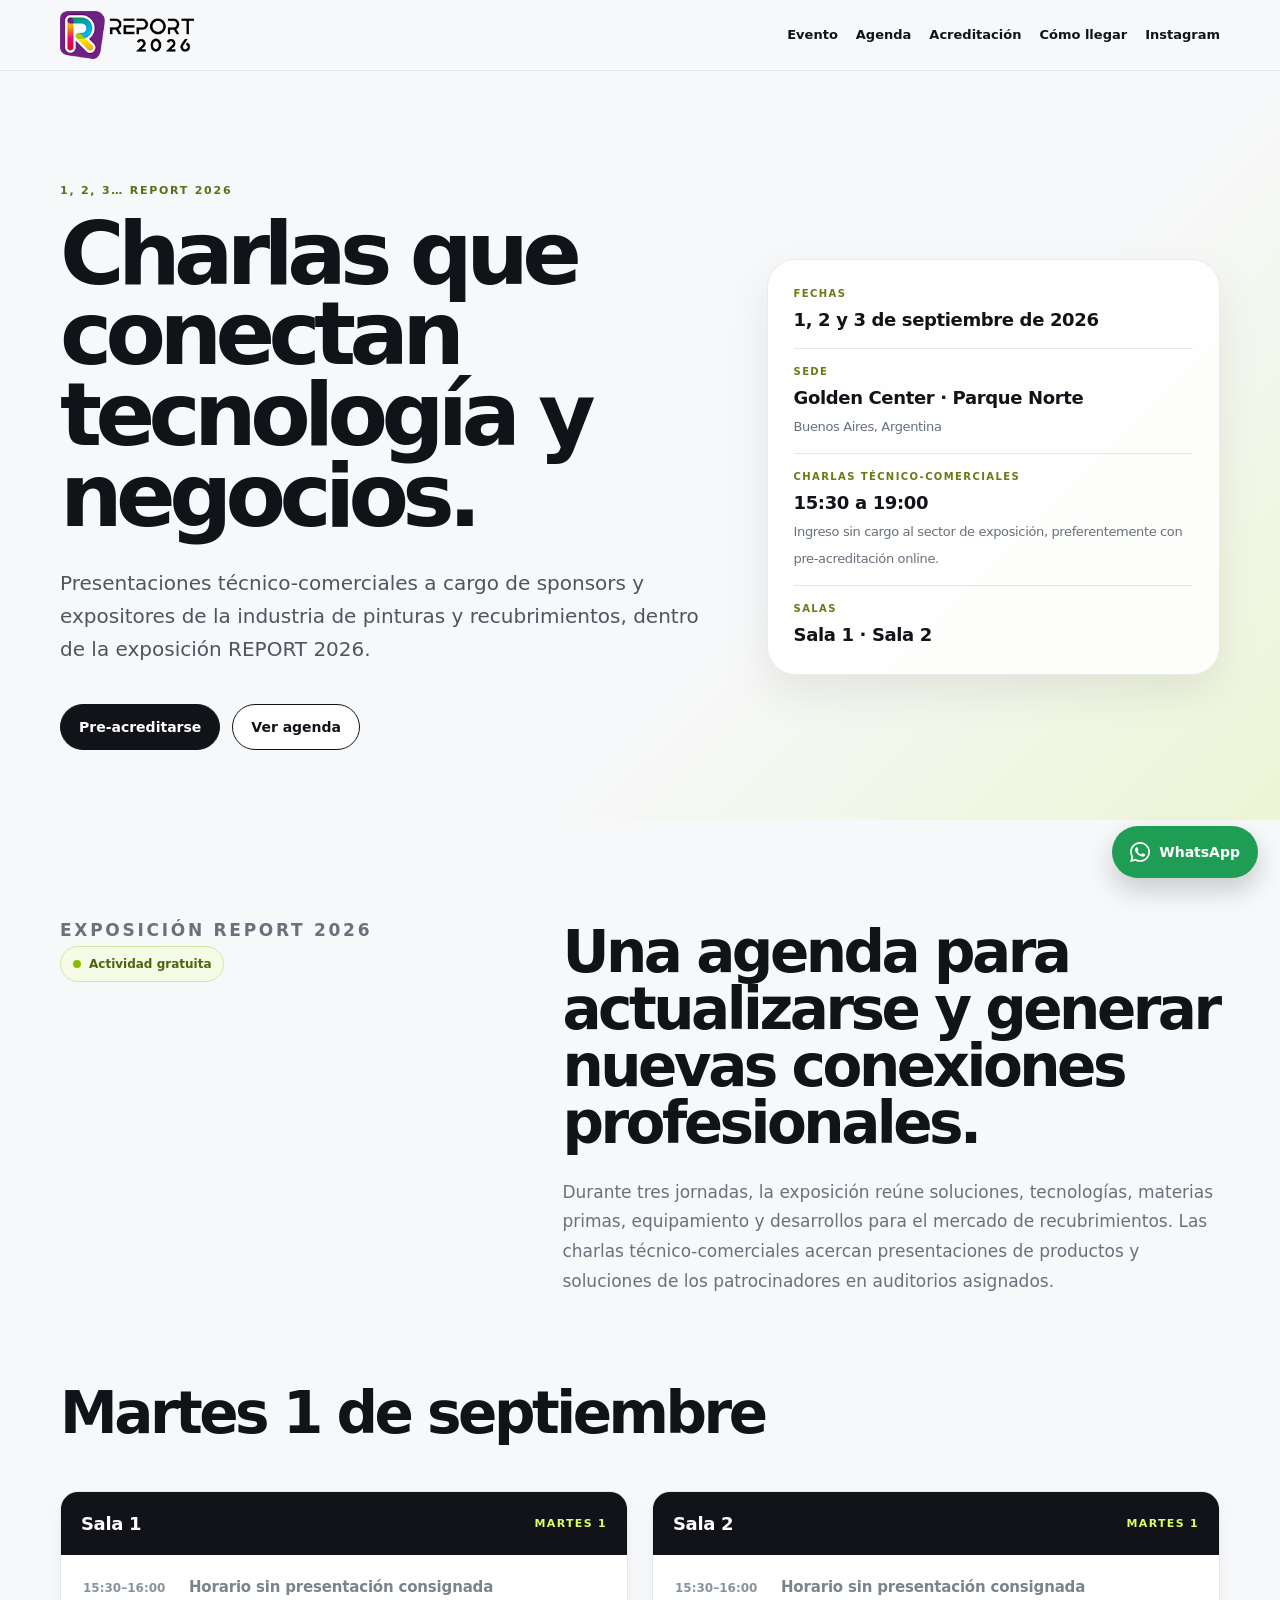
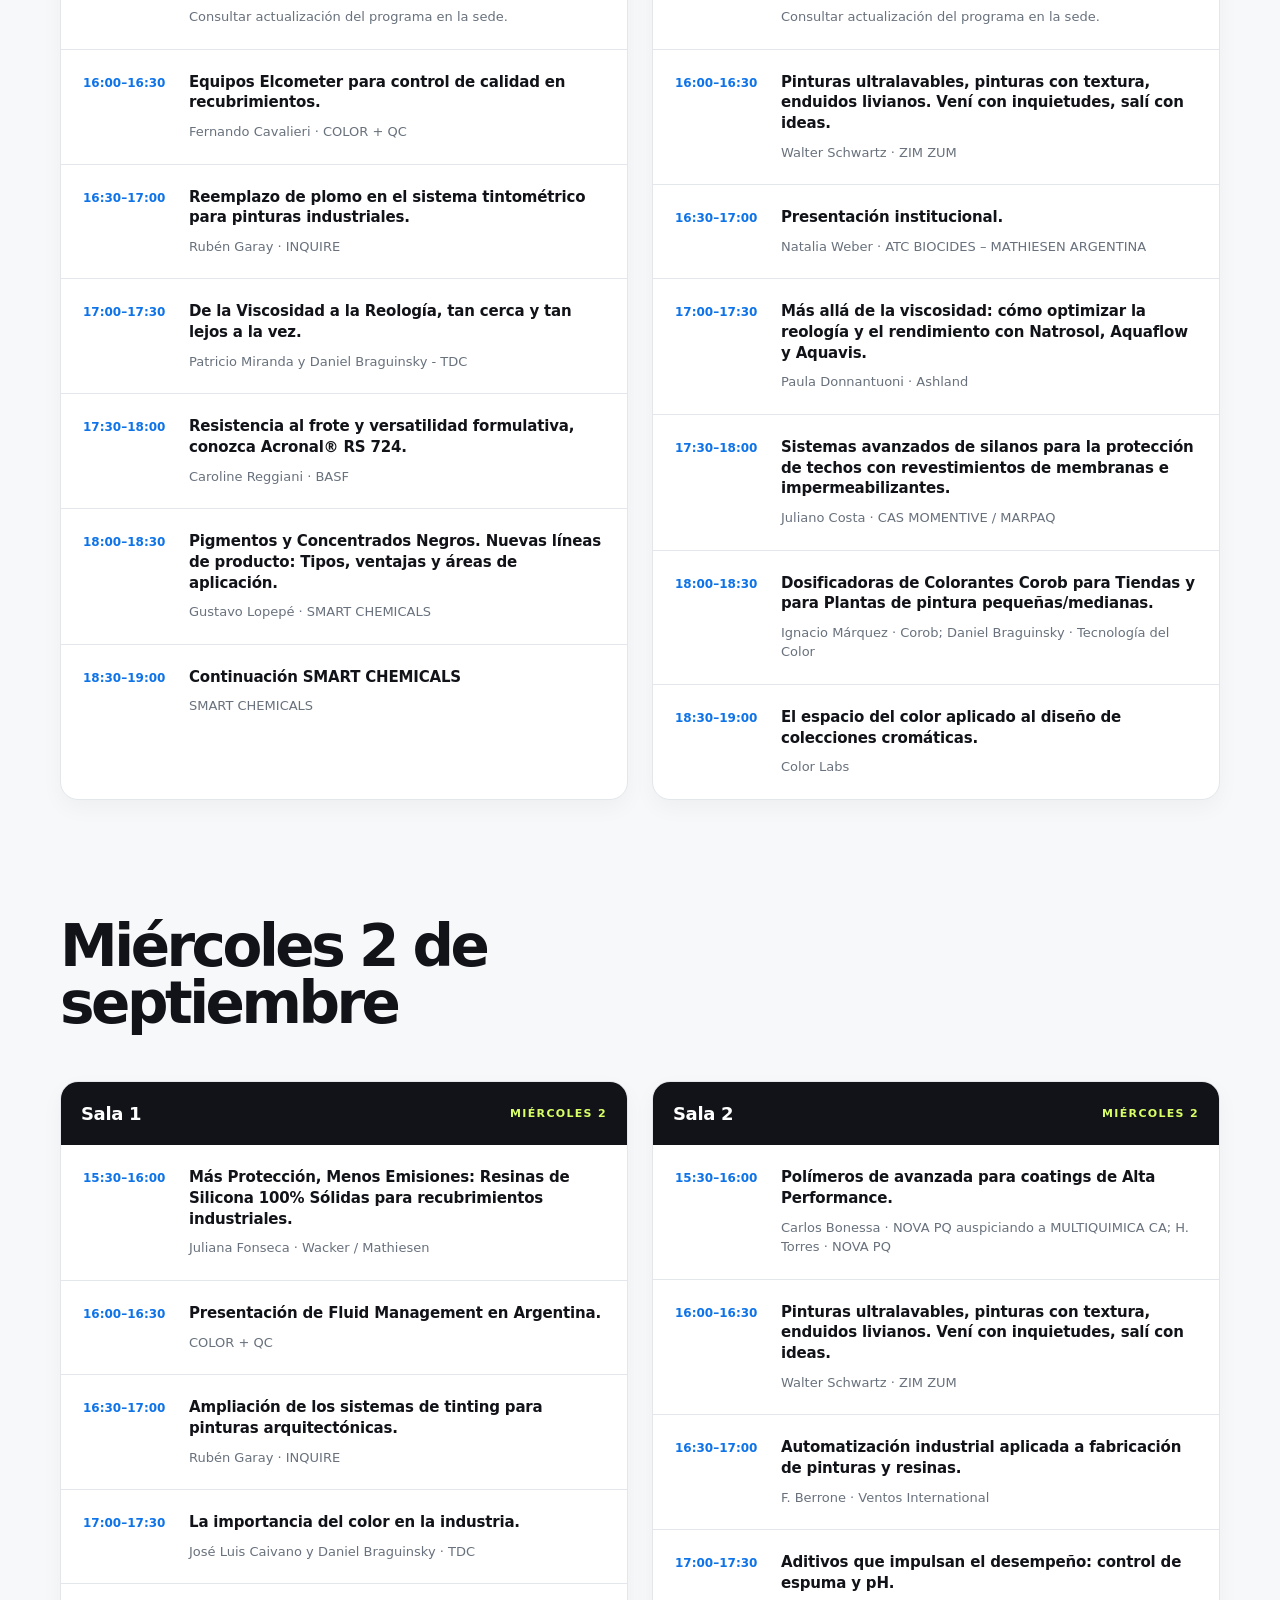
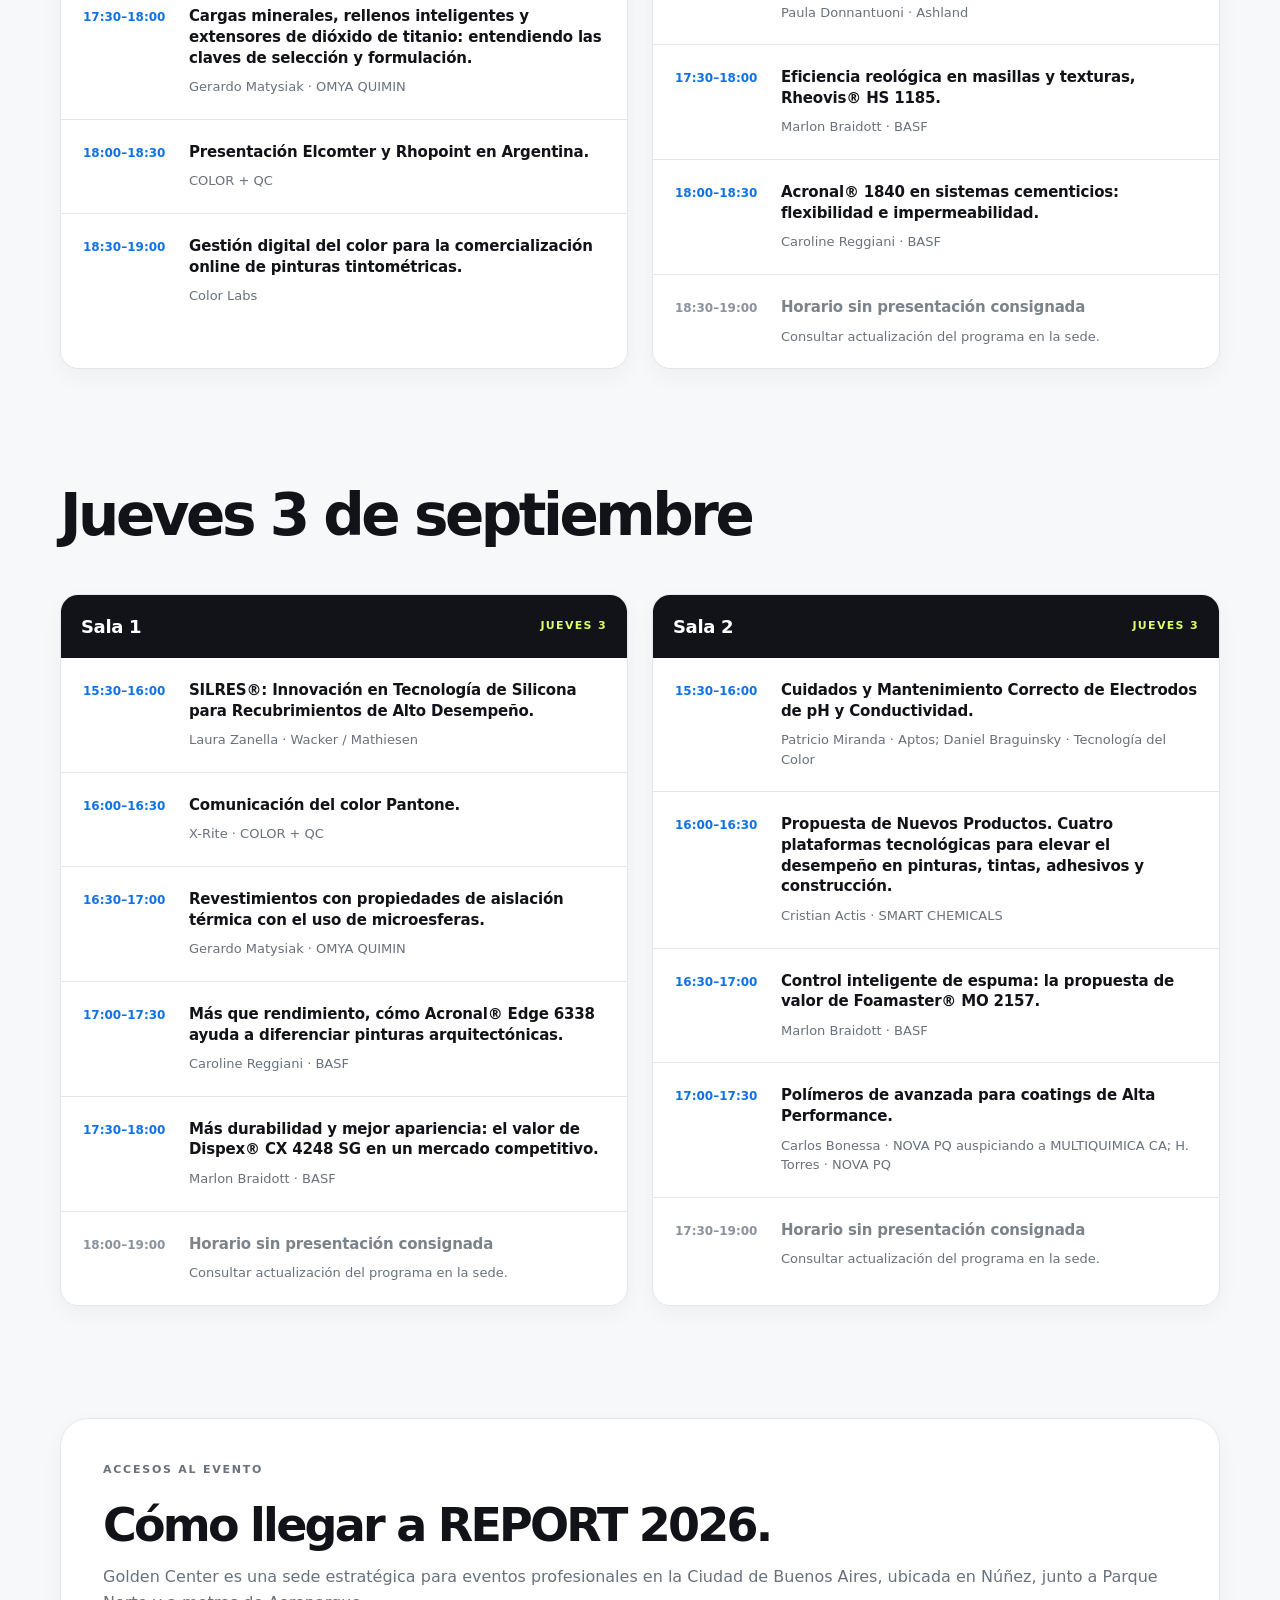
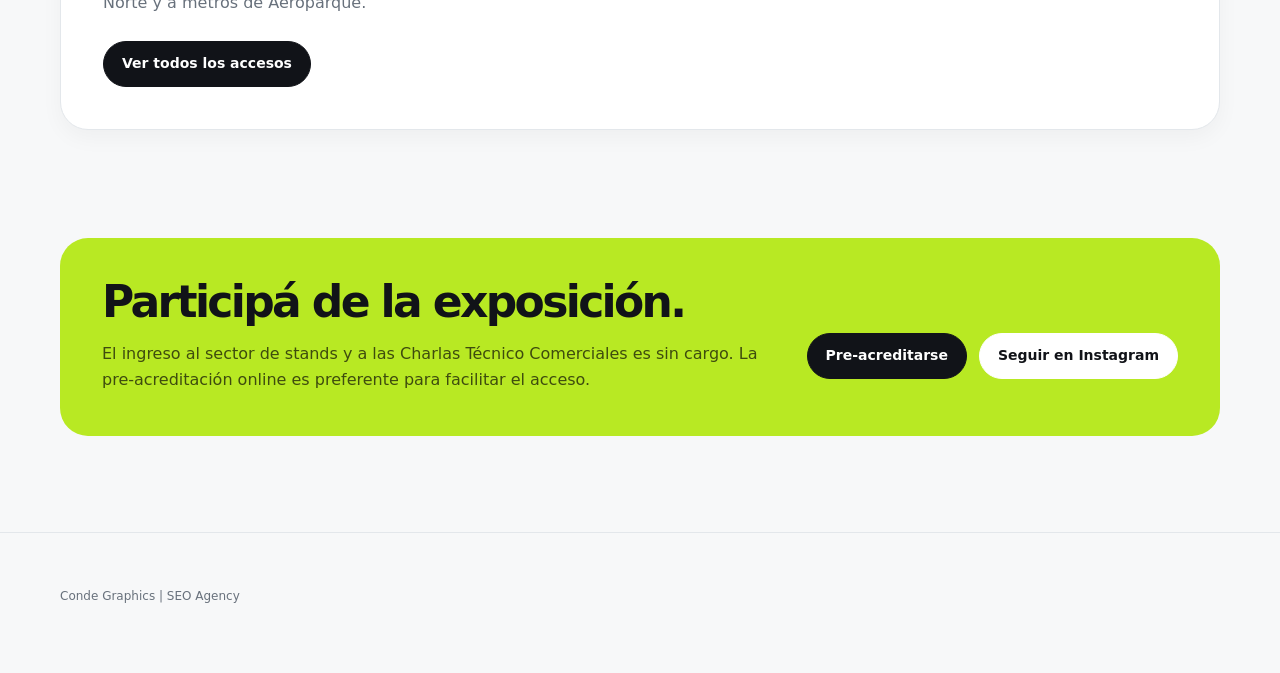
==== commit aa4f4af0: "content: align Wacker talk title with TecCom2" ====
--- a/charlas-tecnicas/index.html
+++ b/charlas-tecnicas/index.html
@@ -259,8 +259,9 @@
       <section id="agenda" aria-labelledby="agenda-title">
 
 
-        <article class="day" id="martes-1">
-          <div class="day-heading"><h2>Martes 1 de septiembre</h2></div>
+        <!-- Destino QR: /charlas-tecnicas/#martes-1 -->
+        <article class="day" id="martes-1" aria-labelledby="titulo-martes-1" tabindex="-1">
+          <div class="day-heading"><h2 id="titulo-martes-1">Martes 1 de septiembre</h2></div>
           <div class="rooms">
             <section class="room" aria-labelledby="martes-sala-1"><div class="room-header"><h3 id="martes-sala-1">Sala 1</h3><span>Martes 1</span></div><ol class="agenda">
               <li class="slot empty"><time class="time">15:30–16:00</time><div><p class="session-title">Horario sin presentación consignada</p><p class="speaker">Consultar actualización del programa en la sede.</p></div></li>
@@ -283,11 +284,12 @@
           </div>
         </article>
 
-        <article class="day" id="miercoles-2">
-          <div class="day-heading"><h2>Miércoles 2 de septiembre</h2></div>
+        <!-- Destino QR: /charlas-tecnicas/#miercoles-2 -->
+        <article class="day" id="miercoles-2" aria-labelledby="titulo-miercoles-2" tabindex="-1">
+          <div class="day-heading"><h2 id="titulo-miercoles-2">Miércoles 2 de septiembre</h2></div>
           <div class="rooms">
             <section class="room" aria-labelledby="miercoles-sala-1"><div class="room-header"><h3 id="miercoles-sala-1">Sala 1</h3><span>Miércoles 2</span></div><ol class="agenda">
-              <li class="slot"><time class="time">15:30–16:00</time><div><p class="session-title">Más Protección, Menos Emisiones: Tecnología de Resinas de Silicona 100% Sólidas para Recubrimientos Industriales.</p><p class="speaker">Juliana Fonseca · Wacker / Mathiesen</p></div></li>
+              <li class="slot"><time class="time">15:30–16:00</time><div><p class="session-title">Más Protección, Menos Emisiones: Resinas de Silicona 100% Sólidas para recubrimientos industriales.</p><p class="speaker">Juliana Fonseca · Wacker / Mathiesen</p></div></li>
               <li class="slot"><time class="time">16:00–16:30</time><div><p class="session-title">Presentación de Fluid Management en Argentina.</p><p class="speaker">COLOR + QC</p></div></li>
               <li class="slot"><time class="time">16:30–17:00</time><div><p class="session-title">Ampliación de los sistemas de tinting para pinturas arquitectónicas.</p><p class="speaker">Rubén Garay · INQUIRE</p></div></li>
               <li class="slot"><time class="time">17:00–17:30</time><div><p class="session-title">La importancia del color en la industria.</p><p class="speaker">José Luis Caivano y Daniel Braguinsky · TDC</p></div></li>
@@ -307,8 +309,9 @@
           </div>
         </article>
 
-        <article class="day" id="jueves-3">
-          <div class="day-heading"><h2>Jueves 3 de septiembre</h2></div>
+        <!-- Destino QR: /charlas-tecnicas/#jueves-3 -->
+        <article class="day" id="jueves-3" aria-labelledby="titulo-jueves-3" tabindex="-1">
+          <div class="day-heading"><h2 id="titulo-jueves-3">Jueves 3 de septiembre</h2></div>
           <div class="rooms">
             <section class="room" aria-labelledby="jueves-sala-1"><div class="room-header"><h3 id="jueves-sala-1">Sala 1</h3><span>Jueves 3</span></div><ol class="agenda">
               <li class="slot"><time class="time">15:30–16:00</time><div><p class="session-title">SILRES®: Innovación en Tecnología de Silicona para Recubrimientos de Alto Desempeño.</p><p class="speaker">Laura Zanella · Wacker / Mathiesen</p></div></li>
